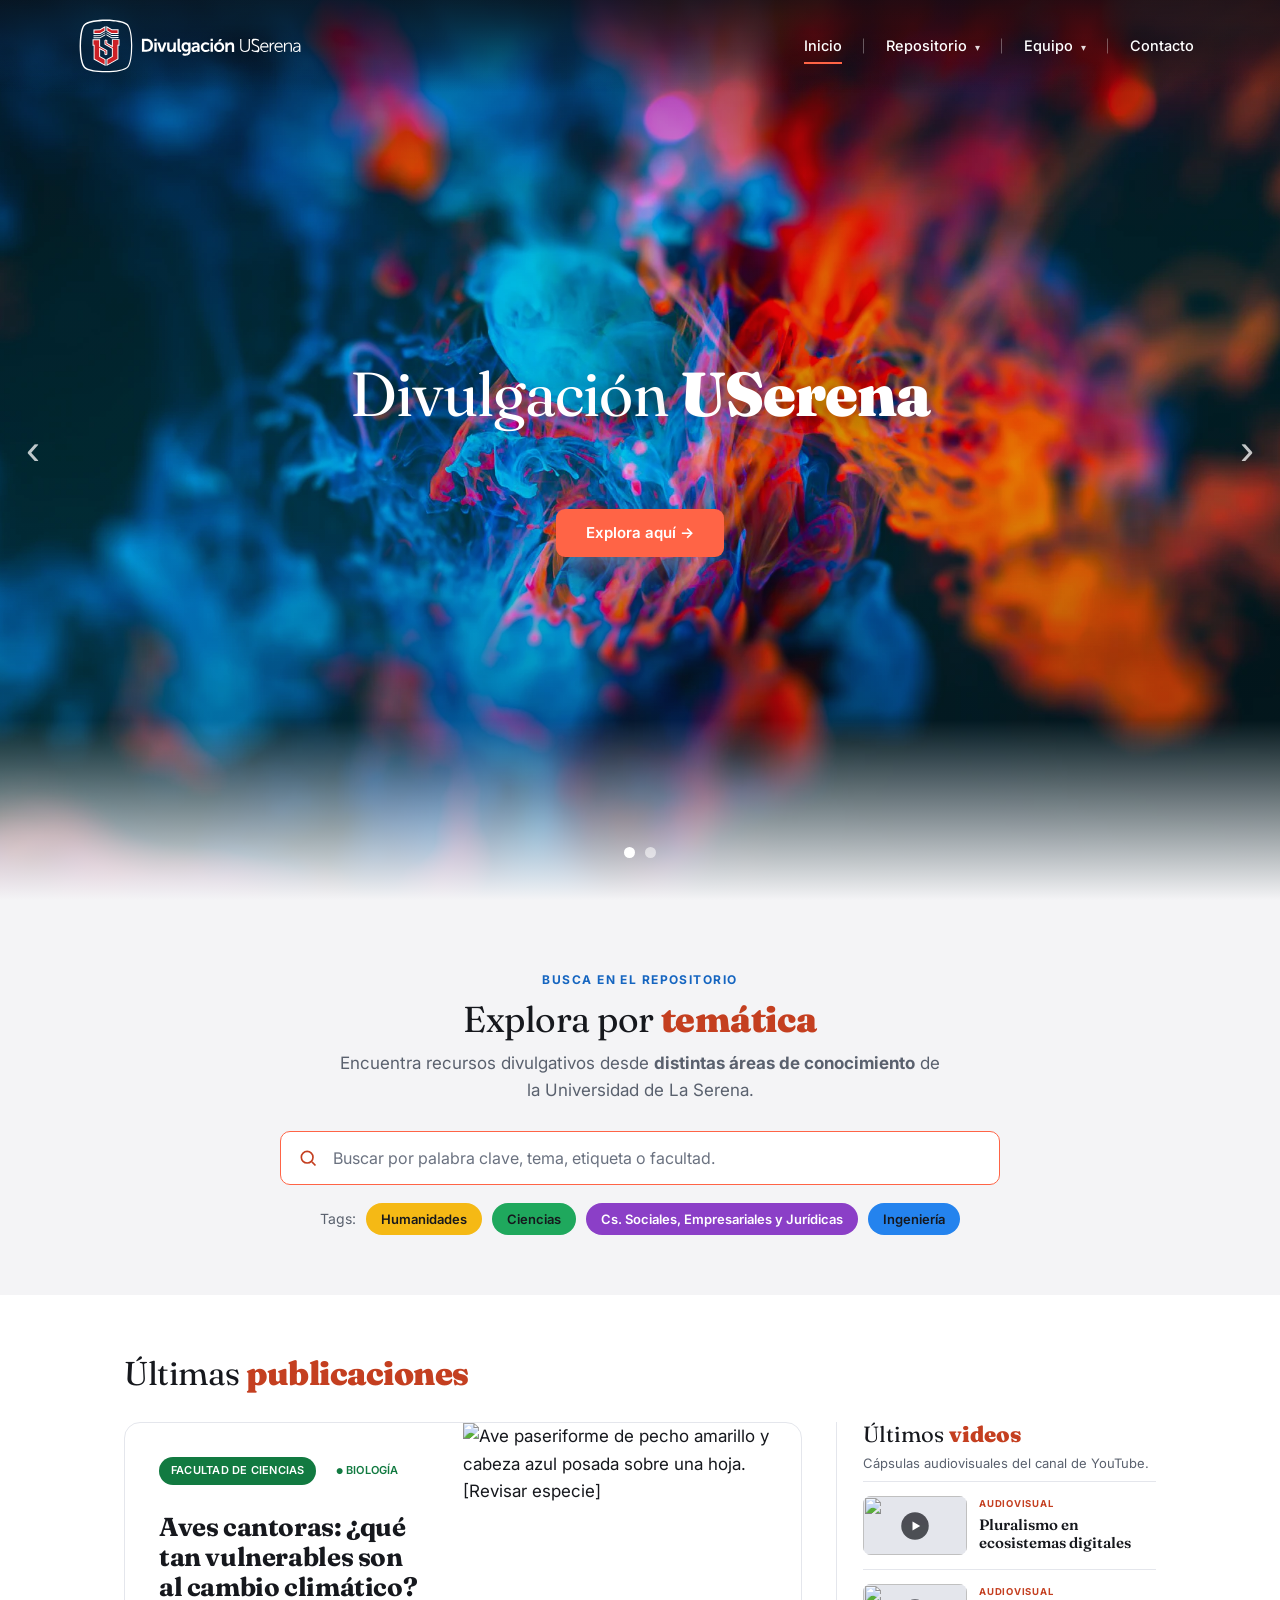
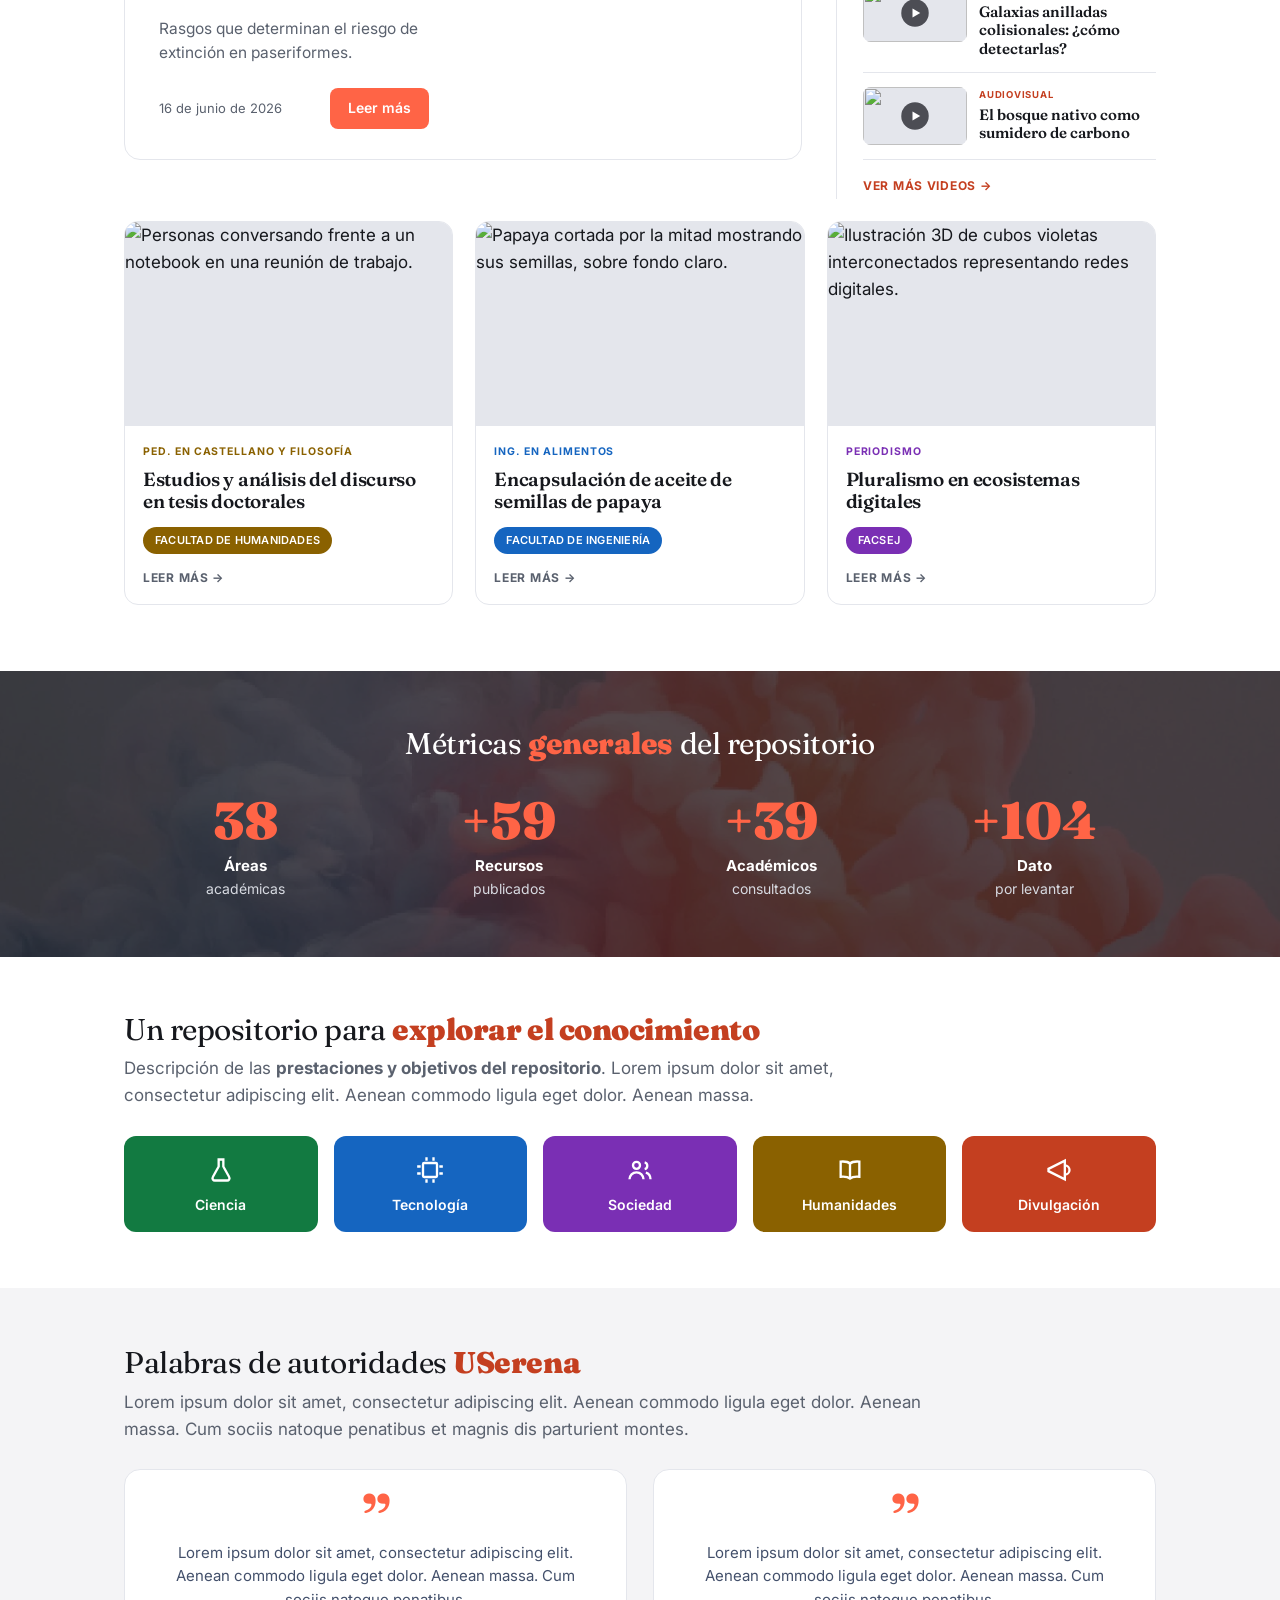
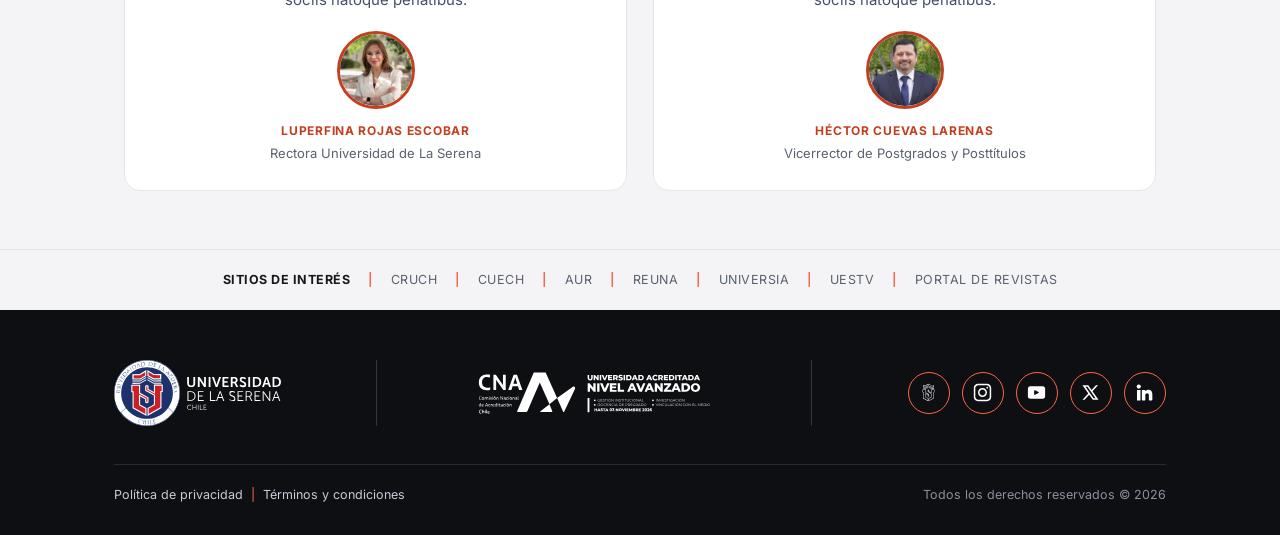
==== index.html @ 97efd371 "1er push con archivos y código" ====
<!DOCTYPE html>
<html lang="es">
<head>
<meta charset="UTF-8">
<meta name="viewport" content="width=device-width, initial-scale=1.0">
<title>Divulgaci&oacute;n USerena &middot; Repositorio de Ciencia y Tecnolog&iacute;a</title>
<meta name="description" content="Explora recursos de divulgaci&oacute;n cient&iacute;fica desde distintas &aacute;reas de la Universidad de La Serena.">
<meta property="og:title" content="Divulgaci&oacute;n USerena &middot; Repositorio de Ciencia y Tecnolog&iacute;a">
<meta property="og:description" content="Explora recursos de divulgaci&oacute;n cient&iacute;fica desde distintas &aacute;reas de la Universidad de La Serena.">
<link rel="preconnect" href="https://fonts.googleapis.com">
<link rel="preconnect" href="https://fonts.gstatic.com" crossorigin>
<link href="https://fonts.googleapis.com/css2?family=Fraunces:opsz,wght@9..144,400;9..144,600;9..144,700;9..144,900&family=Inter:wght@400;500;600;700;800&display=swap" rel="stylesheet">
<link rel="stylesheet" href="assets/css/base.css">
<link rel="stylesheet" href="assets/css/home.css">
</head>
<body class="page-inicio">
<nav class="nav" id="nav">
  <div class="nav-in">
    <a class="brand" href="index.html" aria-label="Divulgaci&oacute;n USerena"><img src="assets/svg/logo-divulgacion.svg" alt="Divulgaci&oacute;n USerena"></a>
    <ul id="navmenu">
      <li><a class="item active" href="index.html">Inicio</a></li>
      <li><a class="item" href="repositorio.html">Repositorio <span class="caret">&#9662;</span></a></li>
      <li><a class="item" href="equipo.html">Equipo <span class="caret">&#9662;</span></a></li>
      <li><a class="item" href="contacto.html">Contacto</a></li>
    </ul>
    <button class="navtoggle" id="navtoggle" aria-label="Men&uacute;" aria-expanded="false">&#9776;</button>
  </div>
</nav>

<!-- HERO -->
<header class="hero" id="hero">
  <div class="hero-cover" aria-hidden="true"></div>
  <div class="slide on"><img src="assets/img/hero-01.webp" alt=""></div>
  <div class="slide"><img src="assets/img/hero-02.webp" alt=""></div>
  <button class="arrow l" aria-label="Anterior">&#8249;</button>
  <button class="arrow r" aria-label="Siguiente">&#8250;</button>
  <div class="hero-inner">
    <h1><span class="hw w1">Divulgaci&oacute;n</span> <span class="hw w2">USerena</span></h1>
    <a href="#explora" class="hero-cta">Explora aqu&iacute; &rarr;</a>
  </div>
  <div class="dots"></div>
</header>

<!-- EXPLORA POR TEMÁTICA -->
<section class="explora-sec reveal" id="explora">
  <div class="wrap">
    <div class="eyebrow" style="color:var(--blue-t)">Busca en el repositorio</div>
    <h2>Explora por <b>tem&aacute;tica</b></h2>
    <p class="sub">Encuentra recursos divulgativos desde <b>distintas &aacute;reas de conocimiento</b> de la Universidad de La Serena.</p>
    <div class="search">
      <svg class="mag" viewBox="0 0 24 24" fill="none" stroke="currentColor" stroke-width="2"><circle cx="11" cy="11" r="7"/><path d="M21 21l-4.3-4.3"/></svg>
      <input type="text" placeholder="Buscar por palabra clave, tema, etiqueta o facultad." aria-label="Buscar en el repositorio">
    </div>
    <div class="tags">
      <span class="lbl">Tags:</span>
      <a class="tag" href="repositorio.html?area=humanidades" style="background:var(--yellow);color:#16181D">Humanidades</a>
      <a class="tag" href="repositorio.html?area=ciencias" style="background:var(--green);color:#16181D">Ciencias</a>
      <a class="tag" href="repositorio.html?area=facsej" style="background:var(--purple);color:#fff">Cs. Sociales, Empresariales y Jur&iacute;dicas</a>
      <a class="tag" href="repositorio.html?area=ingenieria" style="background:var(--blue);color:#16181D">Ingenier&iacute;a</a>
    </div>
  </div>
</section>

<!-- ÚLTIMAS PUBLICACIONES -->
<section class="pub reveal">
  <div class="wrap">
    <h2>&Uacute;ltimas <b>publicaciones</b></h2>
    <div class="pub-top">
    <a class="featured" id="featured" href="repositorio.html">
      <div class="txt">
        <div class="chips">
          <span class="chip solid" style="background:var(--green-t)">Facultad de Ciencias</span>
          <span class="chip dot" style="color:var(--green-t)">Biolog&iacute;a</span>
        </div>
        <h3>Aves cantoras &iquest;Qu&eacute; tan vulnerables son frente al cambio clim&aacute;tico?</h3>
        <p>Un estudio internacional, con participaci&oacute;n de la Universidad de La Serena, revela qu&eacute; caracter&iacute;sticas determinan el <b>riesgo de extinci&oacute;n</b> de los paseriformes.</p>
        <div class="foot"><span class="date">30 de junio de 2026</span><span class="btn-more">Leer m&aacute;s</span></div>
      </div>
      <div class="img"><img src="assets/img/destacado-ave.webp" alt="Ave paseriforme amarilla y azul posada sobre una hoja."></div>
    </a>

    <aside class="videos" aria-label="&Uacute;ltimos videos">
      <div class="vhead">&Uacute;ltimos <b>videos</b></div>
      <p class="vsub">C&aacute;psulas audiovisuales del canal de YouTube.</p>
      <div id="videos-list">
        <!-- Fallback est&aacute;tico; home.js lo reemplaza con las 3 entradas audiovisuales m&aacute;s recientes de data.json -->
        <a class="vitem" href="repositorio.html?tipo=audiovisual">
          <span class="vthumb"><img src="assets/img/pub-facsej.webp" alt=""><span class="play"><svg viewBox="0 0 24 24" fill="none"><circle cx="12" cy="12" r="11" fill="rgba(12,14,20,.7)"/><path d="M10 8.4l6.2 3.6-6.2 3.6z" fill="#fff"/></svg></span></span>
          <span class="vmeta"><span class="veye">Audiovisual</span><span class="vtit">Pluralismo en ecosistemas digitales</span></span>
        </a>
        <a class="vitem" href="repositorio.html?tipo=audiovisual">
          <span class="vthumb"><img src="assets/img/destacado-ave.webp" alt=""><span class="play"><svg viewBox="0 0 24 24" fill="none"><circle cx="12" cy="12" r="11" fill="rgba(12,14,20,.7)"/><path d="M10 8.4l6.2 3.6-6.2 3.6z" fill="#fff"/></svg></span></span>
          <span class="vmeta"><span class="veye">Audiovisual</span><span class="vtit">Galaxias anilladas colisionales: &iquest;c&oacute;mo detectarlas?</span></span>
        </a>
        <a class="vitem" href="repositorio.html?tipo=audiovisual">
          <span class="vthumb"><img src="assets/img/pub-ingenieria.webp" alt=""><span class="play"><svg viewBox="0 0 24 24" fill="none"><circle cx="12" cy="12" r="11" fill="rgba(12,14,20,.7)"/><path d="M10 8.4l6.2 3.6-6.2 3.6z" fill="#fff"/></svg></span></span>
          <span class="vmeta"><span class="veye">Audiovisual</span><span class="vtit">Compuestos bioactivos en frutos del norte chico</span></span>
        </a>
      </div>
      <a class="vmore" href="repositorio.html?tipo=audiovisual">Ver m&aacute;s videos &rarr;</a>
    </aside>
    </div><!-- /pub-top -->

    <div class="cards3" id="cards3">
      <a class="pcard" href="repositorio.html">
        <div class="th"><img src="assets/img/pub-humanidades.webp" alt=""></div>
        <div class="body">
          <div class="eye" style="color:var(--yellow-t)">Ped. en Castellano y Filosof&iacute;a</div>
          <h4>Estudios y an&aacute;lisis del discurso en tesis doctorales</h4>
          <span class="chip solid" style="background:var(--yellow-t)">Facultad de Humanidades</span>
          <span class="more">Leer m&aacute;s &rarr;</span>
        </div>
      </a>
      <a class="pcard" href="repositorio.html">
        <div class="th"><img src="assets/img/pub-ingenieria.webp" alt=""></div>
        <div class="body">
          <div class="eye" style="color:var(--blue-t)">Ing. en Alimentos</div>
          <h4>Encapsulaci&oacute;n de aceite de semillas de papaya</h4>
          <span class="chip solid" style="background:var(--blue-t)">Facultad de Ingenier&iacute;a</span>
          <span class="more">Leer m&aacute;s &rarr;</span>
        </div>
      </a>
      <a class="pcard" href="repositorio.html">
        <div class="th"><img src="assets/img/pub-facsej.webp" alt=""></div>
        <div class="body">
          <div class="eye" style="color:var(--purple-t)">Periodismo</div>
          <h4>Pluralismo en ecosistemas digitales</h4>
          <span class="chip solid" style="background:var(--purple-t)">FACSEJ</span>
          <span class="more">Leer m&aacute;s &rarr;</span>
        </div>
      </a>
    </div>
  </div>
</section>

<!-- MÉTRICAS -->
<section class="metrics reveal" id="metrics" data-onreveal="metrics">
  <img class="bg" src="assets/img/metricas-bg.webp" alt="">
  <div class="in wrap">
    <h2>M&eacute;tricas <b>generales</b> del repositorio</h2>
    <div class="mgrid">
      <div><div class="mnum" data-to="39" data-pre="">39</div><div class="mlbl"><b>&Aacute;reas</b>acad&eacute;micas</div></div>
      <div><div class="mnum" data-to="60" data-pre="+">+60</div><div class="mlbl"><b>Recursos</b>publicados</div></div>
      <div><div class="mnum" data-to="40" data-pre="+">+40</div><div class="mlbl"><b>Acad&eacute;micos</b>consultados</div></div>
      <div><div class="mnum" data-to="105" data-pre="+">+105</div><div class="mlbl"><b>Dato</b>por levantar</div></div>
    </div>
  </div>
</section>

<!-- PRESTACIONES -->
<section class="prest reveal">
  <div class="wrap">
    <h2>Un repositorio para <b>explorar el conocimiento</b></h2>
    <p>Descripci&oacute;n de las <b>prestaciones y objetivos del repositorio</b>. Lorem ipsum dolor sit amet, consectetur adipiscing elit. Aenean commodo ligula eget dolor. Aenean massa.</p>
    <div class="tiles">
      <div class="tile" style="background:#127A41"><svg viewBox="0 0 24 24" fill="none" stroke="#fff" stroke-width="2"><path d="M9 3h6M10 3v6l-5 9a2 2 0 0 0 2 3h10a2 2 0 0 0 2-3l-5-9V3"/></svg><span>Ciencia</span></div>
      <div class="tile" style="background:#1565C0"><svg viewBox="0 0 24 24" fill="none" stroke="#fff" stroke-width="2"><rect x="6" y="6" width="12" height="12" rx="1"/><path d="M9 1v3M15 1v3M9 20v3M15 20v3M1 9h3M1 15h3M20 9h3M20 15h3"/></svg><span>Tecnolog&iacute;a</span></div>
      <div class="tile" style="background:#7A2FB4"><svg viewBox="0 0 24 24" fill="none" stroke="#fff" stroke-width="2"><circle cx="9" cy="8" r="3"/><path d="M3 20c0-3.3 2.7-6 6-6s6 2.7 6 6"/><path d="M16 5.5a3 3 0 0 1 0 5.8M21 20c0-2.7-1.6-5-4-5.7"/></svg><span>Sociedad</span></div>
      <div class="tile" style="background:#8A6100"><svg viewBox="0 0 24 24" fill="none" stroke="#fff" stroke-width="2"><path d="M12 6.5C10.5 5 8 4.5 4 4.8v13C8 17.5 10.5 18 12 19.3 13.5 18 16 17.5 20 17.8v-13C16 4.5 13.5 5 12 6.5z"/><path d="M12 6.5v12.8"/></svg><span>Humanidades</span></div>
      <div class="tile" style="background:#C43F20"><svg viewBox="0 0 24 24" fill="none" stroke="#fff" stroke-width="2"><path d="M3 11l14-7v16L3 13z"/><path d="M17 8a3 3 0 0 1 0 8"/></svg><span>Divulgaci&oacute;n</span></div>
    </div>
  </div>
</section>

<!-- AUTORIDADES -->
<section class="auth reveal">
  <div class="wrap">
    <h2>Palabras de autoridades <b>USerena</b></h2>
    <p class="intro">Lorem ipsum dolor sit amet, consectetur adipiscing elit. Aenean commodo ligula eget dolor. Aenean massa. Cum sociis natoque penatibus et magnis dis parturient montes.</p>
    <div class="qwrap">
      <div class="qgrid">
        <div class="qcard">
          <div class="qmark">&rdquo;</div>
          <p>Lorem ipsum dolor sit amet, consectetur adipiscing elit. Aenean commodo ligula eget dolor. Aenean massa. Cum sociis natoque penatibus.</p>
          <div class="av"><img src="assets/img/autoridad-rectora.webp" alt="Retrato de la Rectora."></div>
          <div class="nm">Luperfina Rojas Escobar</div>
          <div class="rol">Rectora Universidad de La Serena</div>
        </div>
        <div class="qcard">
          <div class="qmark">&rdquo;</div>
          <p>Lorem ipsum dolor sit amet, consectetur adipiscing elit. Aenean commodo ligula eget dolor. Aenean massa. Cum sociis natoque penatibus.</p>
          <div class="av"><img src="assets/img/autoridad-vicerrector.webp" alt="Retrato del Vicerrector."></div>
          <div class="nm">H&eacute;ctor Cuevas Larenas</div>
          <div class="rol">Vicerrector de Postgrados y Postt&iacute;tulos</div>
        </div>
      </div>
    </div>
  </div>
</section>

<section class="sitios">
  <div class="in wrap">
    <b>Sitios de inter&eacute;s</b><span class="sep">|</span><a href="#">CRUCH</a><span class="sep">|</span><a href="#">CUECH</a><span class="sep">|</span><a href="#">AUR</a><span class="sep">|</span><a href="#">REUNA</a><span class="sep">|</span><a href="#">UNIVERSIA</a><span class="sep">|</span><a href="#">UESTV</a><span class="sep">|</span><a href="#">Portal de Revistas</a>
  </div>
</section>
<footer class="footer">
  <div class="fin">
    <div class="foot-main">
      <a class="flogo us" href="https://userena.cl/" target="_blank" rel="noopener" aria-label="Universidad de La Serena"><img src="assets/svg/logo-userena.svg" alt="Universidad de La Serena"></a>
      <span class="fdiv"></span>
      <a class="flogo cna" href="#" aria-label="Acreditaci&oacute;n CNA"><img src="assets/svg/logo-cna.svg" alt="Universidad acreditada &mdash; CNA Chile"></a>
      <span class="fdiv"></span>
      <div class="foot-social">
        <a href="https://userena.cl/" target="_blank" rel="noopener" aria-label="Universidad de La Serena"><svg xmlns="http://www.w3.org/2000/svg" version="1.1" viewBox="0 0 130 130"> <defs> <style> .iust0 { fill: currentColor; fill-rule: evenodd; } </style> </defs> <path class="iust0" d="M46.4,15.1l-18.9.3v13.9h20.5c0-.1,15.1-9.1,15.1-9.1V5l-16.7,10.1ZM60.3,18.6l-13.1,7.8h-16.9c0,0,0-8.1,0-8.1l16.9-.3,13.1-7.9v8.5Z"/> <polygon class="iust0" points="27.5 35.5 47.2 35.4 63.2 26.4 63.2 23.5 47.2 32.6 27.5 32.7 27.5 35.5"/> <polygon class="iust0" points="27.5 41.7 47.2 41.6 63.2 32.6 63.2 29.7 47.2 38.8 27.5 38.9 27.5 41.7"/> <path class="iust0" d="M47.4,65.8v-20.9h-22.8v19.6h3.3s0,40.7,0,40.7l35.7,19.9v-20.3s-16.2-9-16.2-9v-20.6l12.9,7.2v8.1l4.3,2.2,4.3-2.3v-12.7l-21.4-12ZM66,88.7l-1.4.8-1.4-.7v-8.1l-18.6-10.4v27.1l16.2,9v13.7s-30-16.7-30-16.7v-41.9h-3.3s0-13.7,0-13.7h3.3s13.8,0,13.8,0v19.7l21.4,12v9.3Z"/> <path class="iust0" d="M82.6,44.7v18.9l-13.8-7.7v-8.1l-4.3-2.2-4.3,2.3v12.7l22.3,12.4v22.6l-16.2,9.1v20.3s35.7-20.3,35.7-20.3v-40.7h3.3v-19.5h-22.8ZM102.5,61.1h-3.3v41.9l-30,17.1v-13.7s16.2-9.1,16.2-9.1v-25.6l-.5-.6-21.8-12.2v-9.3l1.4-.8,1.4.7v8.1l19.5,10.8v-20.9h13.8c0,0,3.3,0,3.3,0v13.7Z"/> <path class="iust0" d="M82.7,14.9l-16.7-9.9v15.2l15.1,8.8h21.4v-14h-19.8ZM99.6,20.3v5.8h-17.8c0,0-13.1-7.5-13.1-7.5v-8.5l13.1,7.8h17.8v2.5Z"/> <polygon class="iust0" points="102.5 35.1 81.9 35.2 66 26.4 66 23.5 81.9 32.4 102.5 32.3 102.5 35.1"/> <polygon class="iust0" points="102.5 41.3 81.9 41.4 66 32.5 66 29.7 81.9 38.6 102.5 38.4 102.5 41.3"/> </svg></a>
        <a href="https://www.instagram.com/divulgacionuserena/" target="_blank" rel="noopener" aria-label="Instagram"><svg xmlns="http://www.w3.org/2000/svg" version="1.1" viewBox="0 0 130 130"> <defs> <style> .igst0 { fill: currentColor; } </style> </defs> <path class="igst0" d="M95.8,5.5h-61.6c-15.9,0-28.7,12.9-28.7,28.7v61.6c0,15.9,12.9,28.7,28.7,28.7h61.6c15.9,0,28.7-12.9,28.7-28.7v-61.6c0-15.9-12.9-28.7-28.7-28.7ZM114.2,93.7c0,11.3-9.2,20.5-20.5,20.5h-57.4c-11.3,0-20.5-9.2-20.5-20.5v-57.4c0-11.3,9.2-20.5,20.5-20.5h57.4c11.3,0,20.5,9.2,20.5,20.5v57.4Z"/> <path class="igst0" d="M65,34.2c-17,0-30.8,13.8-30.8,30.8s13.8,30.8,30.8,30.8,30.8-13.8,30.8-30.8-13.8-30.8-30.8-30.8ZM65,85.5c-11.3,0-20.5-9.2-20.5-20.5s9.2-20.5,20.5-20.5,20.5,9.2,20.5,20.5-9.2,20.5-20.5,20.5Z"/> <circle class="igst0" cx="97.8" cy="32.2" r="6.2"/> </svg></a>
        <a href="https://www.youtube.com/@divulgacionuserena" target="_blank" rel="noopener" aria-label="YouTube"><svg xmlns="http://www.w3.org/2000/svg" version="1.1" viewBox="0 0 130 130"> <defs> <style> .ytst0 { fill: currentColor; } </style> </defs> <path class="ytst0" d="M108.4,22.3H21.6c-8.6,0-15.5,7-15.5,15.5v54.3c0,8.6,7,15.5,15.5,15.5h86.8c8.6,0,15.5-6.9,15.5-15.5v-54.3c0-8.6-7-15.5-15.5-15.5ZM78.9,68.7l-24.1,12.1c-2.8,1.4-6.1-.6-6.1-3.7v-24.1c0-3.1,3.3-5.1,6.1-3.7l24.1,12.1c3.1,1.5,3.1,5.9,0,7.5Z"/> </svg></a>
        <a href="https://x.com/vripuserena" target="_blank" rel="noopener" aria-label="X"><svg xmlns="http://www.w3.org/2000/svg" version="1.1" viewBox="0 0 130 130"> <defs> <style> .xtst0 { fill: currentColor; } </style> </defs> <path class="xtst0" d="M78.5,56.4L116.5,15.8h-14.4l-29.8,31.9-22.8-31.9H10l39.9,55.8L10,114.2h14.4l31.8-34,24.3,34h39.4l-41.4-57.9ZM30.4,26.2h13.7l55.5,77.6h-13.7L30.4,26.2Z"/> </svg></a>
        <a href="https://www.linkedin.com/company/vripuserena/" target="_blank" rel="noopener" aria-label="LinkedIn"><svg xmlns="http://www.w3.org/2000/svg" version="1.1" viewBox="0 0 130 130"> <defs> <style> .list0 { fill: currentColor; } </style> </defs> <circle class="list0" cx="25.7" cy="24.5" r="14.3"/> <rect class="list0" x="13.7" y="48.3" width="23.8" height="71.5" rx="1" ry="1"/> <path class="list0" d="M118.6,74.5v40.4c0,2.7-2.2,4.9-4.9,4.9h-14.1c-2.7,0-4.9-2.2-4.9-4.9v-32.6c0-6.2-4.5-11.9-10.7-12.5-7.1-.7-13.2,4.9-13.2,11.9v33.3c0,2.7-2.2,4.9-4.9,4.9h-14.1c-2.7,0-4.9-2.2-4.9-4.9v-61.8c0-2.7,2.2-4.9,4.9-4.9h14.1c2.7,0,4.9,2.2,4.9,4.9v3c4.8-6.2,12.7-10.2,21.5-10.2,13.2,0,26.2,9.5,26.2,28.6Z"/> </svg></a>
      </div>
    </div>
    <hr class="foot-rule">
    <div class="foot-bottom">
      <span><a href="#">Pol&iacute;tica de privacidad</a><span class="b">|</span><a href="#">T&eacute;rminos y condiciones</a></span>
      <span>Todos los derechos reservados &copy; 2026</span>
    </div>
  </div>
</footer>

<script src="assets/js/nav.js"></script>
<script src="assets/js/home.js"></script>
</body>
</html>
---- assets/css/base.css ----
/* ==========================================================
   Divulgación USerena — base.css (compartido por todas las páginas)
   Tokens, nav, mini-hero, cards, chips, filtros, paginación,
   sitios, footer, reveal. WCAG AA verificado.
   ========================================================== */

:root{
  --c-ink:#16181D; --c-ink-2:#5A616E; --c-bg:#f4f4f6; --c-surface:#FFFFFF; --c-border:#E4E6EC;
  --c-orange:#FF6446;          /* SOLO rellenos/acentos, falla AA como texto */
  --c-orange-strong:#C43F20;   /* naranjo texto/sólido, 5.15:1 AA */
  --font-title:'Fraunces',Georgia,serif;
  --font-body:'Inter',system-ui,sans-serif;
  --blue:#2483EE;   --blue-t:#1565C0;   --blue-soft:#E7F0FC;
  --green:#1FA85D;  --green-t:#127A41;  --green-soft:#E4F5EA;
  --yellow:#F5B915; --yellow-t:#8A6100; --yellow-soft:#FCF3D6;
  --purple:#8B3FC7; --purple-t:#7A2FB4; --purple-soft:#F1E6FA;
  --ease:cubic-bezier(.2,.7,.2,1);
}

/* Temado por facultad: aplicar .tema-* al contenedor de la entrada */
.tema-ingenieria{--fac:var(--blue);--fac-text:var(--blue-t);--fac-solid:var(--blue-t);--fac-soft:var(--blue-soft);}
.tema-ciencias{--fac:var(--green);--fac-text:var(--green-t);--fac-solid:var(--green-t);--fac-soft:var(--green-soft);}
.tema-humanidades{--fac:var(--yellow);--fac-text:var(--yellow-t);--fac-solid:var(--yellow-t);--fac-soft:var(--yellow-soft);}
.tema-facsej{--fac:var(--purple);--fac-text:var(--purple-t);--fac-solid:var(--purple-t);--fac-soft:var(--purple-soft);}

*{box-sizing:border-box}
html{scroll-behavior:smooth;scroll-padding-top:80px;}
body{margin:0;background:var(--c-bg);color:var(--c-ink);font-family:var(--font-body);
  font-size:17px;line-height:1.6;-webkit-font-smoothing:antialiased;}
h1,h2,h3,h4{font-family:var(--font-title);line-height:1.12;margin:0 0 .3em;
  font-optical-sizing:auto;letter-spacing:-.015em;}
p{margin:0 0 1em;}
a{text-decoration:none;color:inherit;}
img{max-width:100%;}
.wrap{max-width:1080px;margin:0 auto;padding:0 24px;}
.eyebrow{font-weight:700;font-size:12px;text-transform:uppercase;letter-spacing:.12em;margin-bottom:10px;}

/* ---------- NAV ---------- */
.nav{position:fixed;top:0;left:0;right:0;z-index:50;
  transition:transform .35s ease,background .3s ease,backdrop-filter .3s ease,box-shadow .3s ease;
  background:linear-gradient(180deg,rgba(9,13,20,.74) 0%,rgba(9,13,20,.38) 56%,rgba(9,13,20,0) 100%);}
.nav.solid{background:rgba(14,16,20,.9);backdrop-filter:blur(12px);-webkit-backdrop-filter:blur(12px);}
.nav.scrolled{background:rgba(14,16,20,.88);backdrop-filter:blur(14px);-webkit-backdrop-filter:blur(14px);
  box-shadow:0 6px 26px -20px rgba(0,0,0,.7);}
.nav.hidden{transform:translateY(-100%);}
.nav-in{max-width:1220px;margin:0 auto;padding:10px 34px;display:flex;align-items:center;justify-content:space-between;}
.nav .brand img{height:72px;width:auto;display:block;}
.nav ul{list-style:none;display:flex;margin:0;padding:0;align-items:center;gap:0;}
.nav ul li{padding:0 22px;position:relative;}
.nav ul li:not(:last-child)::after{content:"";position:absolute;right:0;top:50%;transform:translateY(-50%);
  width:1px;height:15px;background:rgba(255,255,255,.32);}
.nav a.item{color:#fff;font-size:14.5px;font-weight:500;position:relative;padding:6px 0;display:inline-block;}
.nav a.item:hover{color:var(--c-orange);}
.nav a.item.active::after{content:"";position:absolute;left:0;right:0;bottom:0;height:2px;background:var(--c-orange);}
.nav .caret{font-size:10px;opacity:.85;margin-left:4px;}
.navtoggle{display:none;background:none;border:none;color:#fff;font-size:22px;cursor:pointer;}
@media(max-width:800px){
  .nav ul{position:absolute;top:100%;left:0;right:0;flex-direction:column;align-items:stretch;
    background:rgba(14,16,20,.97);backdrop-filter:blur(14px);-webkit-backdrop-filter:blur(14px);
    padding:6px 0;display:none;}
  .nav ul.open{display:flex;}
  .nav ul li{padding:11px 30px;}
  .nav ul li:not(:last-child)::after{display:none;}
  .navtoggle{display:block;}
}

/* ---------- Tarjeta de publicación (home + repositorio) ---------- */
.pcard{background:#fff;border:1px solid var(--c-border);border-radius:14px;overflow:hidden;
  display:flex;flex-direction:column;transition:transform .45s var(--ease),box-shadow .45s var(--ease);}
.pcard:hover{transform:translateY(-8px);box-shadow:0 28px 52px -28px rgba(20,30,50,.5);}
.pcard .th{aspect-ratio:16/10;overflow:hidden;background:var(--c-border);}
.pcard .th img{width:100%;height:100%;object-fit:cover;transition:transform .8s var(--ease);}
.pcard:hover .th img{transform:scale(1.06);}
.pcard .body{padding:18px 18px 16px;display:flex;flex-direction:column;flex:1;}
.pcard .eye{font-size:10.5px;font-weight:700;text-transform:uppercase;letter-spacing:.09em;margin-bottom:7px;}
.pcard h4{font-family:var(--font-title);font-size:19px;line-height:1.18;margin:0 0 14px;font-weight:600;transition:color .25s;}
.pcard:hover h4{color:var(--c-orange-strong);text-decoration:underline;text-decoration-thickness:2px;text-underline-offset:3px;}
.pcard .more{font-size:12px;font-weight:700;letter-spacing:.06em;color:var(--c-ink-2);margin-top:auto;
  text-transform:uppercase;transition:color .25s;}
.pcard:hover .more{color:var(--c-orange-strong);}
.chip{font-size:11px;font-weight:600;padding:5px 12px;border-radius:20px;text-transform:uppercase;
  letter-spacing:.02em;align-self:flex-start;margin-bottom:14px;}
.chip.solid{color:#fff;}
.chip.dot{background:transparent;color:var(--c-ink-2);}
.chip.dot::before{content:"● ";font-size:8px;vertical-align:middle;}

/* ---------- Mini-hero: banda de imagen limpia + bloque de texto sobre fondo claro ---------- */
.mhero{position:relative;background:var(--c-bg);}
.mhero .bg{position:relative;height:340px;overflow:hidden;}          /* banda de imagen, sin texto encima */
.mhero .bg img{position:absolute;top:-15%;left:0;width:100%;height:130%;object-fit:cover;
  object-position:center 30%;will-change:transform;}               /* 130% + headroom = margen para el parallax */
.mhero .bg::after{content:"";position:absolute;inset:0;pointer-events:none;   /* funde al fondo en el borde inferior */
  background:linear-gradient(180deg,rgba(244,244,246,0) 42%,rgba(244,244,246,.5) 72%,var(--c-bg) 100%);}
.mhero .inner{max-width:900px;margin:0 auto;padding:36px 24px 4px;text-align:center;}  /* bloque bajo la imagen */
.crumb{font-size:14px;color:var(--c-ink-2);margin-bottom:16px;}
.crumb .sep{color:var(--c-orange-strong);font-weight:800;margin:0 6px;}
.crumb b{color:var(--c-ink);font-weight:700;}
.mhero h1{font-size:clamp(38px,5.4vw,58px);font-weight:400;color:var(--c-ink);margin:0 0 14px;}
.mhero h1 b{font-weight:900;}
.mhero .lead{font-size:19px;color:#3f4655;max-width:60ch;margin:0 auto 34px;}

/* ---------- Barra de filtros (repositorio) ---------- */
.fbar{display:flex;flex-wrap:wrap;gap:14px;align-items:center;text-align:left;}
.fsearch{flex:1 1 340px;position:relative;}
.fsearch input{width:100%;padding:15px 16px 15px 50px;border:1.5px solid var(--c-orange);
  border-radius:11px;font-family:var(--font-body);font-size:16px;background:#fff;color:var(--c-ink);}
.fsearch input::placeholder{color:#6b7280;}
.fsearch .mag{position:absolute;left:16px;top:50%;transform:translateY(-50%);
  color:var(--c-orange-strong);width:20px;height:20px;}
.fselect{position:relative;flex:0 0 auto;}
.fselect select{appearance:none;-webkit-appearance:none;border:1.5px solid var(--c-border);
  background:#fff;color:var(--c-ink);font-family:var(--font-body);font-size:15px;font-weight:500;
  padding:15px 54px 15px 18px;border-radius:11px;cursor:pointer;}
.fselect select:focus-visible{outline:2px solid var(--c-orange-strong);outline-offset:1px;}
.fselect::after{content:"\25BE";position:absolute;right:9px;top:50%;transform:translateY(-50%);
  width:26px;height:26px;border-radius:50%;background:var(--c-orange);color:#fff;font-size:11px;
  display:flex;align-items:center;justify-content:center;pointer-events:none;}
.fclear{margin-left:auto;background:var(--c-orange-strong);color:#fff;font-weight:600;font-size:15px;
  border:none;padding:15px 24px;border-radius:11px;cursor:pointer;transition:background .2s,transform .2s;}
.fclear:hover{background:#a5341a;transform:translateY(-1px);}
@media(max-width:640px){.fclear{margin-left:0;width:100%;}.fselect,.fselect select{width:100%;}}
.fchips{display:flex;gap:10px;justify-content:center;align-items:center;flex-wrap:wrap;margin-top:20px;}
.fchips .lbl{color:var(--c-ink-2);font-size:14px;font-weight:600;}
.chip-f{font-size:13px;font-weight:600;padding:7px 16px;border-radius:20px;border:1.5px solid var(--c-border);
  background:#fff;color:var(--c-ink-2);cursor:pointer;font-family:var(--font-body);
  transition:background .18s,border-color .18s,color .18s;}
.chip-f:hover{border-color:var(--chip-c);color:var(--c-ink);}
.chip-f.on{background:var(--chip-c);border-color:var(--chip-c);color:var(--chip-text);}
.rcount{margin-top:24px;text-align:center;font-size:14px;color:var(--c-ink-2);}

/* ---------- Resultados + paginación + vacío ---------- */
.results{background:var(--c-surface);padding:40px 0 62px;scroll-margin-top:84px;}
.rgrid{display:grid;grid-template-columns:repeat(3,1fr);gap:22px;}
@media(max-width:900px){.rgrid{grid-template-columns:repeat(2,1fr);}}
@media(max-width:600px){.rgrid{grid-template-columns:1fr;}}
.empty{text-align:center;padding:64px 20px;}
.empty svg{width:46px;height:46px;color:var(--c-orange-strong);margin-bottom:12px;}
.empty h3{font-size:24px;color:var(--c-ink);margin-bottom:8px;}
.empty p{color:var(--c-ink-2);margin-bottom:20px;}
.empty .reset{background:var(--c-orange-strong);color:#fff;font-weight:600;font-size:15px;border:none;
  padding:12px 22px;border-radius:10px;cursor:pointer;}
.empty .reset:hover{background:#a5341a;}
.pager{display:flex;gap:8px;justify-content:center;align-items:center;margin-top:46px;flex-wrap:wrap;}
.pager button{min-width:42px;height:42px;border:1.5px solid var(--c-border);background:#fff;border-radius:10px;
  font-weight:600;font-size:15px;color:var(--c-ink);cursor:pointer;padding:0 12px;font-family:var(--font-body);
  transition:border-color .18s,color .18s,background .18s;}
.pager button:hover:not(:disabled):not(.on){border-color:var(--c-orange);color:var(--c-orange-strong);}
.pager button.on{background:var(--c-orange-strong);border-color:var(--c-orange-strong);color:#fff;cursor:default;}
.pager button:disabled{opacity:.4;cursor:default;}
.pager .ell{color:var(--c-ink-2);padding:0 2px;}

/* ---------- Sitios de interés ---------- */
.sitios{background:var(--c-bg);border-top:1px solid var(--c-border);padding:20px 0;}
.sitios .in{display:flex;gap:8px 18px;flex-wrap:wrap;justify-content:center;align-items:center;
  font-size:12.5px;color:var(--c-ink-2);text-transform:uppercase;letter-spacing:.04em;}
.sitios b{color:var(--c-ink);font-weight:700;}
.sitios .sep{color:var(--c-orange);font-weight:600;}
.sitios a:hover{color:var(--c-orange-strong);}

/* ---------- Footer ---------- */
.footer{background:#0e0f13;color:#c7ccd6;padding:8px 0 30px;}
.footer .fin{max-width:1120px;margin:0 auto;padding:0 34px;}
.foot-main{display:flex;align-items:center;justify-content:space-between;gap:24px;flex-wrap:wrap;padding:42px 0 38px;}
.flogo{display:inline-flex;align-items:center;}
.flogo.us img{height:66px;width:auto;}
.flogo.cna img{height:50px;width:auto;}
.fdiv{width:1px;height:66px;background:rgba(255,255,255,.16);flex:0 0 auto;}
.foot-social{display:flex;gap:12px;}
.foot-social a{width:42px;height:42px;border-radius:50%;border:1.5px solid var(--c-orange);color:#fff;
  display:flex;align-items:center;justify-content:center;transition:background .2s,color .2s,transform .2s;}
.foot-social a:hover{background:var(--c-orange);color:#0e0f13;transform:translateY(-2px);}
.foot-social svg{width:19px;height:19px;}
.foot-rule{border:none;border-top:1px solid #262a31;margin:0;}
.foot-bottom{display:flex;flex-wrap:wrap;justify-content:space-between;gap:12px;padding:20px 0 0;
  font-size:12.5px;color:#8a909c;}
.foot-bottom a{color:#c7ccd6;}
.foot-bottom a:hover{color:var(--c-orange);}
.foot-bottom .b{color:var(--c-orange);margin:0 8px;}
@media(max-width:820px){.foot-main{justify-content:center;}.fdiv{display:none;}}

/* ---------- Reveal (motion compartido) ---------- */
.reveal{opacity:0;transform:translateY(34px);transition:opacity .85s ease,transform .85s ease;}
.reveal.in{opacity:1;transform:none;}
@media(prefers-reduced-motion:reduce){
  .reveal{opacity:1;transform:none;transition:none;}
  *{transition:none!important;animation:none!important;}
  html{scroll-behavior:auto;}
}
---- assets/css/home.css ----
/* Divulgación USerena — home.css (solo index.html) */

/* HERO full-height con carrusel */
.hero{position:relative;height:min(100vh,900px);min-height:640px;overflow:hidden;background:#0A1428;}
.hero .slide{position:absolute;inset:0;opacity:0;transition:opacity 1s ease;}
.hero .slide.on{opacity:1;}
.hero .slide img{width:100%;height:100%;object-fit:cover;display:block;}
.hero::before{content:"";position:absolute;inset:0;z-index:5;pointer-events:none;
  background:linear-gradient(180deg,rgba(8,14,26,.44) 0%,rgba(8,14,26,.14) 22%,rgba(8,14,26,.10) 52%,rgba(8,14,26,.30) 80%,var(--c-bg) 100%);}
.hero-inner{position:absolute;inset:0;z-index:10;display:flex;flex-direction:column;align-items:center;
  justify-content:center;text-align:center;color:#fff;padding:100px 24px 84px;}
.hero h1{font-size:clamp(36px,6.2vw,62px);font-weight:400;color:#fff;text-shadow:0 2px 34px rgba(0,0,0,.5);margin:0;}

/* ---- Intro del hero: revela imagen (de negro) -> palabras blur+drop -> botón ---- */
.hero-cover{position:absolute;inset:0;z-index:30;background:#07080c;opacity:0;pointer-events:none;
  animation:heroCover 1.25s ease forwards;}
@keyframes heroCover{from{opacity:1;}to{opacity:0;visibility:hidden;}}
.hero h1 .hw{display:inline-block;animation:heroWord .85s cubic-bezier(.2,.7,.2,1) both;}
.hero h1 .w1{animation-delay:1.2s;}
.hero h1 .w2{font-weight:900;animation-delay:1.6s;}
@keyframes heroWord{
  from{opacity:0;filter:blur(14px);transform:translateY(28px);}
  to{opacity:1;filter:blur(0);transform:none;}
}
.hero-cta{animation:heroRise .7s cubic-bezier(.2,.7,.2,1) both;animation-delay:2.15s;}
@keyframes heroRise{from{opacity:0;translate:0 22px;}to{opacity:1;translate:0 0;}}
.hero-cta{margin-top:clamp(46px,9vh,92px);display:inline-block;background:var(--c-orange);color:#fff;
  font-weight:600;font-size:15px;padding:12px 30px;border-radius:9px;
  transition:background .2s,transform .2s;box-shadow:0 14px 34px -12px rgba(255,100,70,.7);}
.hero-cta:hover{background:var(--c-orange-strong);transform:translateY(-2px);}
.hero .dots{position:absolute;bottom:42px;left:0;right:0;z-index:11;display:flex;gap:10px;justify-content:center;}
.hero .dots button{width:11px;height:11px;border-radius:50%;border:none;background:rgba(255,255,255,.55);
  cursor:pointer;padding:0;transition:background .2s;}
.hero .dots button.on{background:#fff;}
.hero .arrow{position:absolute;top:50%;transform:translateY(-50%);z-index:12;background:none;border:none;
  color:#fff;font-size:42px;cursor:pointer;opacity:.75;transition:opacity .2s;padding:10px;}
.hero .arrow:hover{opacity:1;}
.hero .arrow.l{left:16px;}.hero .arrow.r{right:16px;}

/* EXPLORA POR TEMÁTICA */
.explora-sec{background:var(--c-bg);padding:70px 0 60px;text-align:center;scroll-margin-top:76px;}
.explora-sec h2{font-size:36px;font-weight:400;}
.explora-sec h2 b{font-weight:900;color:var(--c-orange-strong);}
.explora-sec .sub{color:var(--c-ink-2);max-width:56ch;margin:6px auto 26px;}
.search{max-width:720px;margin:0 auto;position:relative;}
.search input{width:100%;padding:16px 18px 16px 52px;border:1.5px solid var(--c-orange);border-radius:10px;
  font-family:var(--font-body);font-size:16px;background:#fff;color:var(--c-ink);}
.search input::placeholder{color:#6b7280;}
.search .mag{position:absolute;left:18px;top:50%;transform:translateY(-50%);color:var(--c-orange-strong);width:20px;height:20px;}
.tags{display:flex;gap:10px;justify-content:center;align-items:center;flex-wrap:wrap;margin-top:18px;}
.tags .lbl{color:var(--c-ink-2);font-size:14px;}
.tag{font-size:13px;font-weight:600;padding:6px 15px;border-radius:20px;
  transition:transform .18s,box-shadow .18s;cursor:pointer;display:inline-block;}
.tag:hover{transform:translateY(-2px);box-shadow:0 8px 18px -10px rgba(20,30,50,.45);}

/* ÚLTIMAS PUBLICACIONES */
.pub{background:var(--c-surface);padding:60px 0 66px;}
.pub h2{font-size:33px;font-weight:400;}
.pub h2 b{font-weight:900;color:var(--c-orange-strong);}
.featured{display:grid;grid-template-columns:1fr 1fr;gap:0;margin-top:30px;border:1px solid var(--c-border);
  border-radius:16px;overflow:hidden;background:#fff;transition:transform .45s var(--ease),box-shadow .45s var(--ease);}
.featured:hover{transform:translateY(-8px);box-shadow:0 30px 60px -30px rgba(20,30,50,.5);}
.featured .txt{padding:34px 34px 30px;display:flex;flex-direction:column;}
.featured .chips{display:flex;gap:8px;margin-bottom:14px;align-items:center;}
.featured h3{font-size:26px;line-height:1.15;margin-bottom:14px;transition:color .25s;}
.featured:hover h3{color:var(--c-orange-strong);text-decoration:underline;text-decoration-thickness:2px;text-underline-offset:3px;}
.featured p{color:var(--c-ink-2);font-size:15.5px;margin-bottom:auto;}
.featured .foot{display:flex;align-items:center;justify-content:space-between;margin-top:22px;}
.featured .date{font-size:13px;color:var(--c-ink-2);}
.btn-more{background:var(--c-orange);color:#fff;font-weight:600;font-size:14px;padding:9px 18px;border-radius:8px;transition:background .2s;}
.featured:hover .btn-more{background:var(--c-orange-strong);}
.featured .img{overflow:hidden;}
.featured .img img{width:100%;height:100%;object-fit:cover;min-height:280px;transition:transform .9s var(--ease);}
.featured:hover .img img{transform:scale(1.05);}
.cards3{display:grid;grid-template-columns:repeat(3,1fr);gap:22px;margin-top:22px;}
@media(max-width:680px){.featured,.cards3{grid-template-columns:1fr;}}

/* Layout destacada + panel lateral de videos */
.pub-top{display:grid;grid-template-columns:minmax(0,1fr) 320px;gap:34px;margin-top:30px;align-items:start;}
.pub-top .featured{margin-top:0;}
@media(max-width:940px){.pub-top{grid-template-columns:1fr;gap:26px;}}

/* Panel "Últimos videos" (estilo sidebar Quanta: divisor a la izquierda) */
.videos{border-left:1px solid var(--c-border);padding-left:26px;}
@media(max-width:940px){.videos{border-left:none;padding-left:0;border-top:1px solid var(--c-border);padding-top:24px;}}
.videos .vhead{font-family:var(--font-title);font-size:22px;font-weight:400;line-height:1.1;margin:0;}
.videos .vhead b{font-weight:900;color:var(--c-orange-strong);}
.videos .vsub{font-size:13px;color:var(--c-ink-2);margin:6px 0 8px;}
.vitem{display:flex;gap:12px;align-items:flex-start;padding:14px 0;border-bottom:1px solid var(--c-border);}
.vitem:first-of-type{border-top:1px solid var(--c-border);}
.vthumb{position:relative;flex:0 0 104px;aspect-ratio:16/9;border-radius:8px;overflow:hidden;background:var(--c-border);}
.vthumb img{width:100%;height:100%;object-fit:cover;transition:transform .5s var(--ease);}
.vitem:hover .vthumb img{transform:scale(1.06);}
.vthumb .play{position:absolute;inset:0;display:flex;align-items:center;justify-content:center;}
.vthumb .play svg{width:30px;height:30px;}
.vmeta{flex:1;min-width:0;display:flex;flex-direction:column;}
.veye{font-size:9.5px;font-weight:700;text-transform:uppercase;letter-spacing:.08em;color:var(--c-orange-strong);margin-bottom:4px;}
.vtit{font-family:var(--font-title);font-size:15px;line-height:1.22;font-weight:600;color:var(--c-ink);transition:color .2s;}
.vitem:hover .vtit{color:var(--c-orange-strong);}
.vmore{display:inline-block;margin-top:16px;font-size:12px;font-weight:700;letter-spacing:.06em;text-transform:uppercase;color:var(--c-orange-strong);}
.vmore:hover{text-decoration:underline;text-underline-offset:3px;}

/* MÉTRICAS */
.metrics{position:relative;background:#14161c;color:#fff;padding:56px 0;text-align:center;overflow:hidden;}
.metrics .bg{position:absolute;inset:0;object-fit:cover;width:100%;height:100%;opacity:.28;}
.metrics .in{position:relative;z-index:2;}
.metrics h2{font-size:30px;font-weight:400;color:#fff;}
.metrics h2 b{font-weight:900;color:var(--c-orange);}
.mgrid{display:grid;grid-template-columns:repeat(4,1fr);gap:20px;margin-top:34px;}
.mnum{font-family:var(--font-title);font-weight:900;font-size:52px;color:var(--c-orange);line-height:1;font-variant-numeric:tabular-nums;}
.mlbl{margin-top:8px;font-size:14px;color:#d7dae1;}
.mlbl b{color:#fff;display:block;font-weight:700;font-size:15px;}
@media(max-width:680px){.mgrid{grid-template-columns:repeat(2,1fr);gap:34px 20px;}}

/* PRESTACIONES (5 tiles AA) */
.prest{background:var(--c-surface);padding:56px 0;}
.prest h2{font-size:30px;font-weight:400;}
.prest h2 b{font-weight:900;color:var(--c-orange-strong);}
.prest p{color:var(--c-ink-2);max-width:70ch;}
.tiles{display:flex;gap:16px;flex-wrap:wrap;margin-top:26px;}
.tile{flex:1;min-width:120px;border-radius:12px;padding:20px 12px 16px;display:flex;flex-direction:column;
  align-items:center;gap:10px;color:#fff;text-align:center;transition:transform .2s,box-shadow .2s;}
.tile:hover{transform:translateY(-4px) scale(1.04);box-shadow:0 0 0 3px #fff,0 18px 30px -18px rgba(20,30,50,.5);}
.tile svg{width:28px;height:28px;}
.tile span{font-size:14px;font-weight:600;}
@media(max-width:680px){.tiles .tile{min-width:calc(50% - 16px);}}

/* AUTORIDADES */
.auth{background:var(--c-bg);padding:58px 0;}
.auth h2{font-size:30px;font-weight:400;}
.auth h2 b{font-weight:900;color:var(--c-orange-strong);}
.auth .intro{color:var(--c-ink-2);max-width:74ch;margin-bottom:26px;}
.qwrap{position:relative;}
.qgrid{display:grid;grid-template-columns:1fr 1fr;gap:26px;}
.qcard{background:#fff;border:1px solid var(--c-border);border-radius:16px;padding:30px 30px 26px;text-align:center;
  transition:transform .25s,box-shadow .25s;}
.qcard:hover{transform:translateY(-4px);box-shadow:0 18px 38px -22px rgba(20,30,50,.42);}
.qmark{font-family:var(--font-title);font-size:52px;color:var(--c-orange);line-height:.6;font-weight:900;}
.qcard p{font-size:15px;color:#43506b;line-height:1.55;margin:10px 0 20px;}
.qcard .av{width:78px;height:78px;border-radius:50%;overflow:hidden;margin:0 auto 12px;border:3px solid var(--c-orange-strong);}
.qcard .av img{width:100%;height:100%;object-fit:cover;}
.qcard .nm{font-size:12px;font-weight:700;letter-spacing:.06em;text-transform:uppercase;color:var(--c-orange-strong);}
.qcard .rol{font-size:13px;color:var(--c-ink-2);margin-top:3px;}
.qarrow{position:absolute;top:50%;transform:translateY(-50%);background:none;border:none;color:var(--c-orange);
  font-size:34px;cursor:pointer;opacity:.8;}
.qarrow.l{left:-40px;}.qarrow.r{right:-40px;}
@media(max-width:900px){.qarrow{display:none;}}
@media(max-width:680px){.qgrid{grid-template-columns:1fr;}}
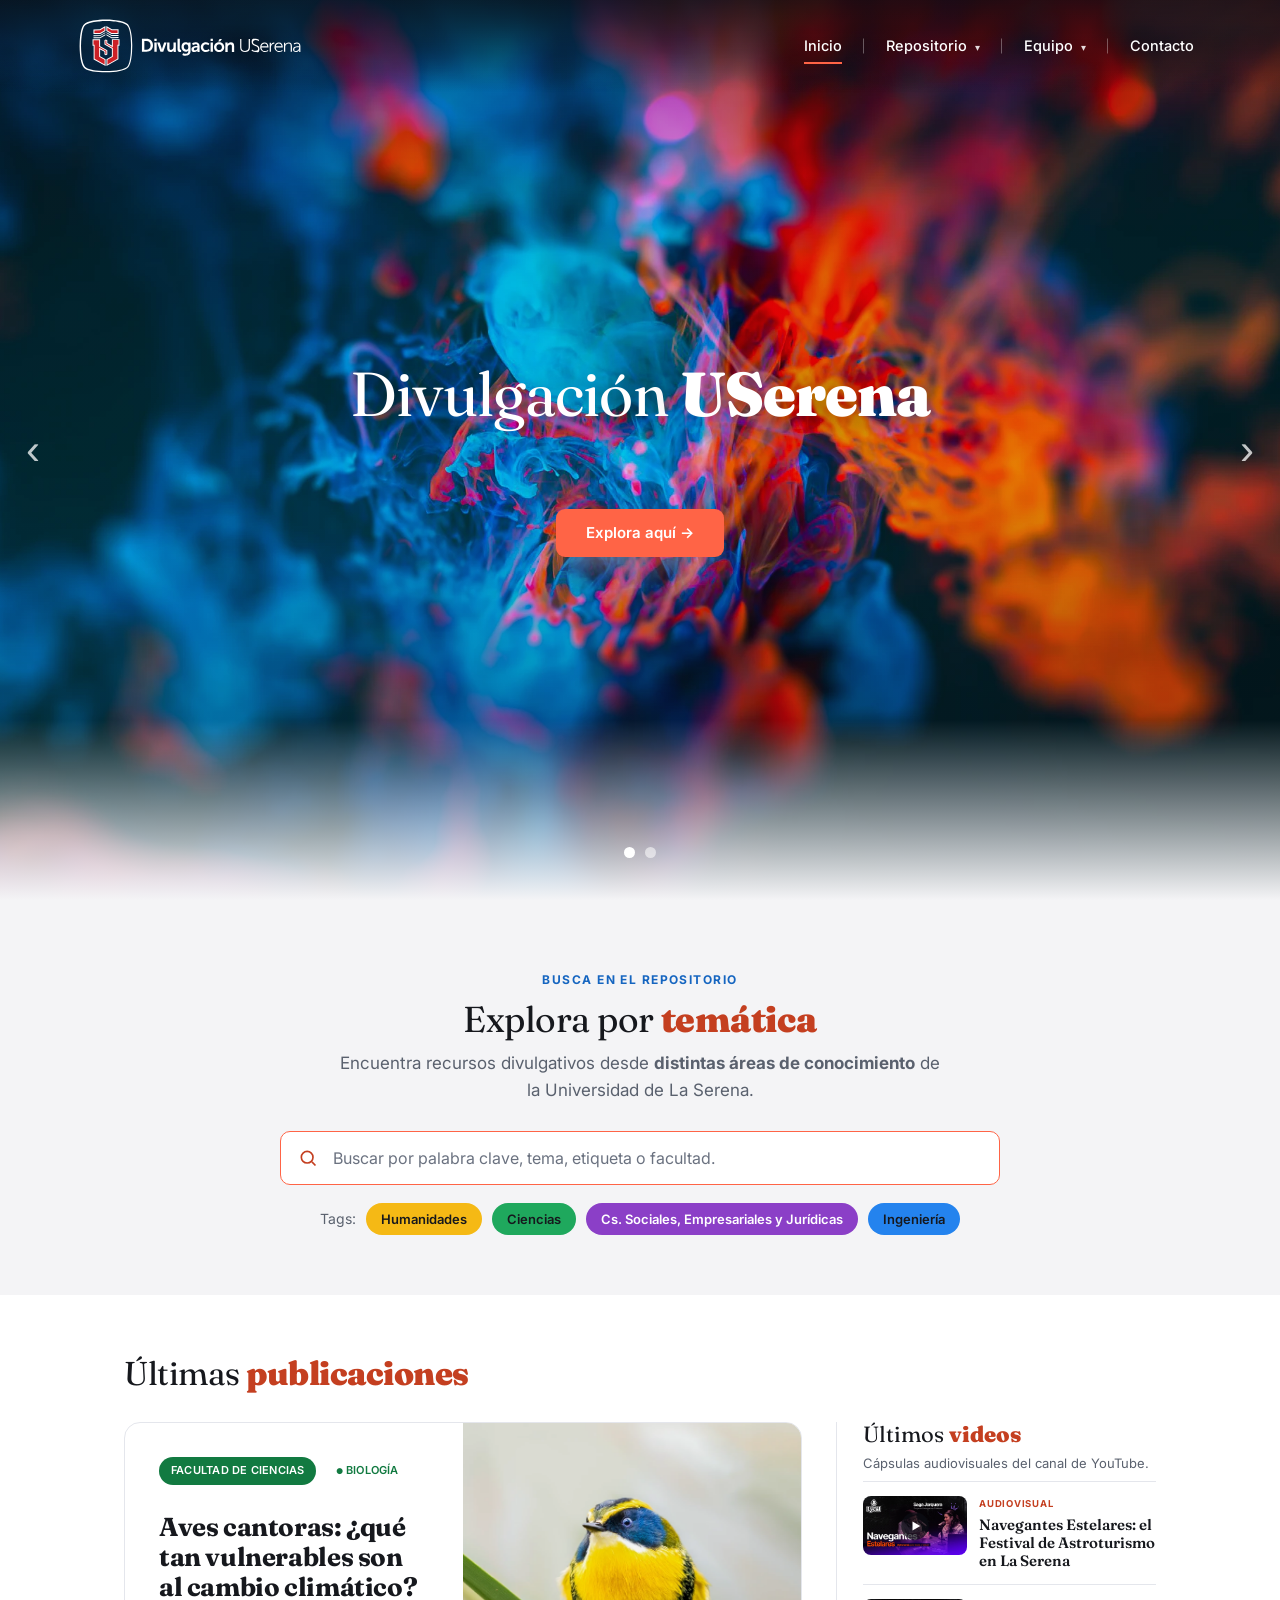
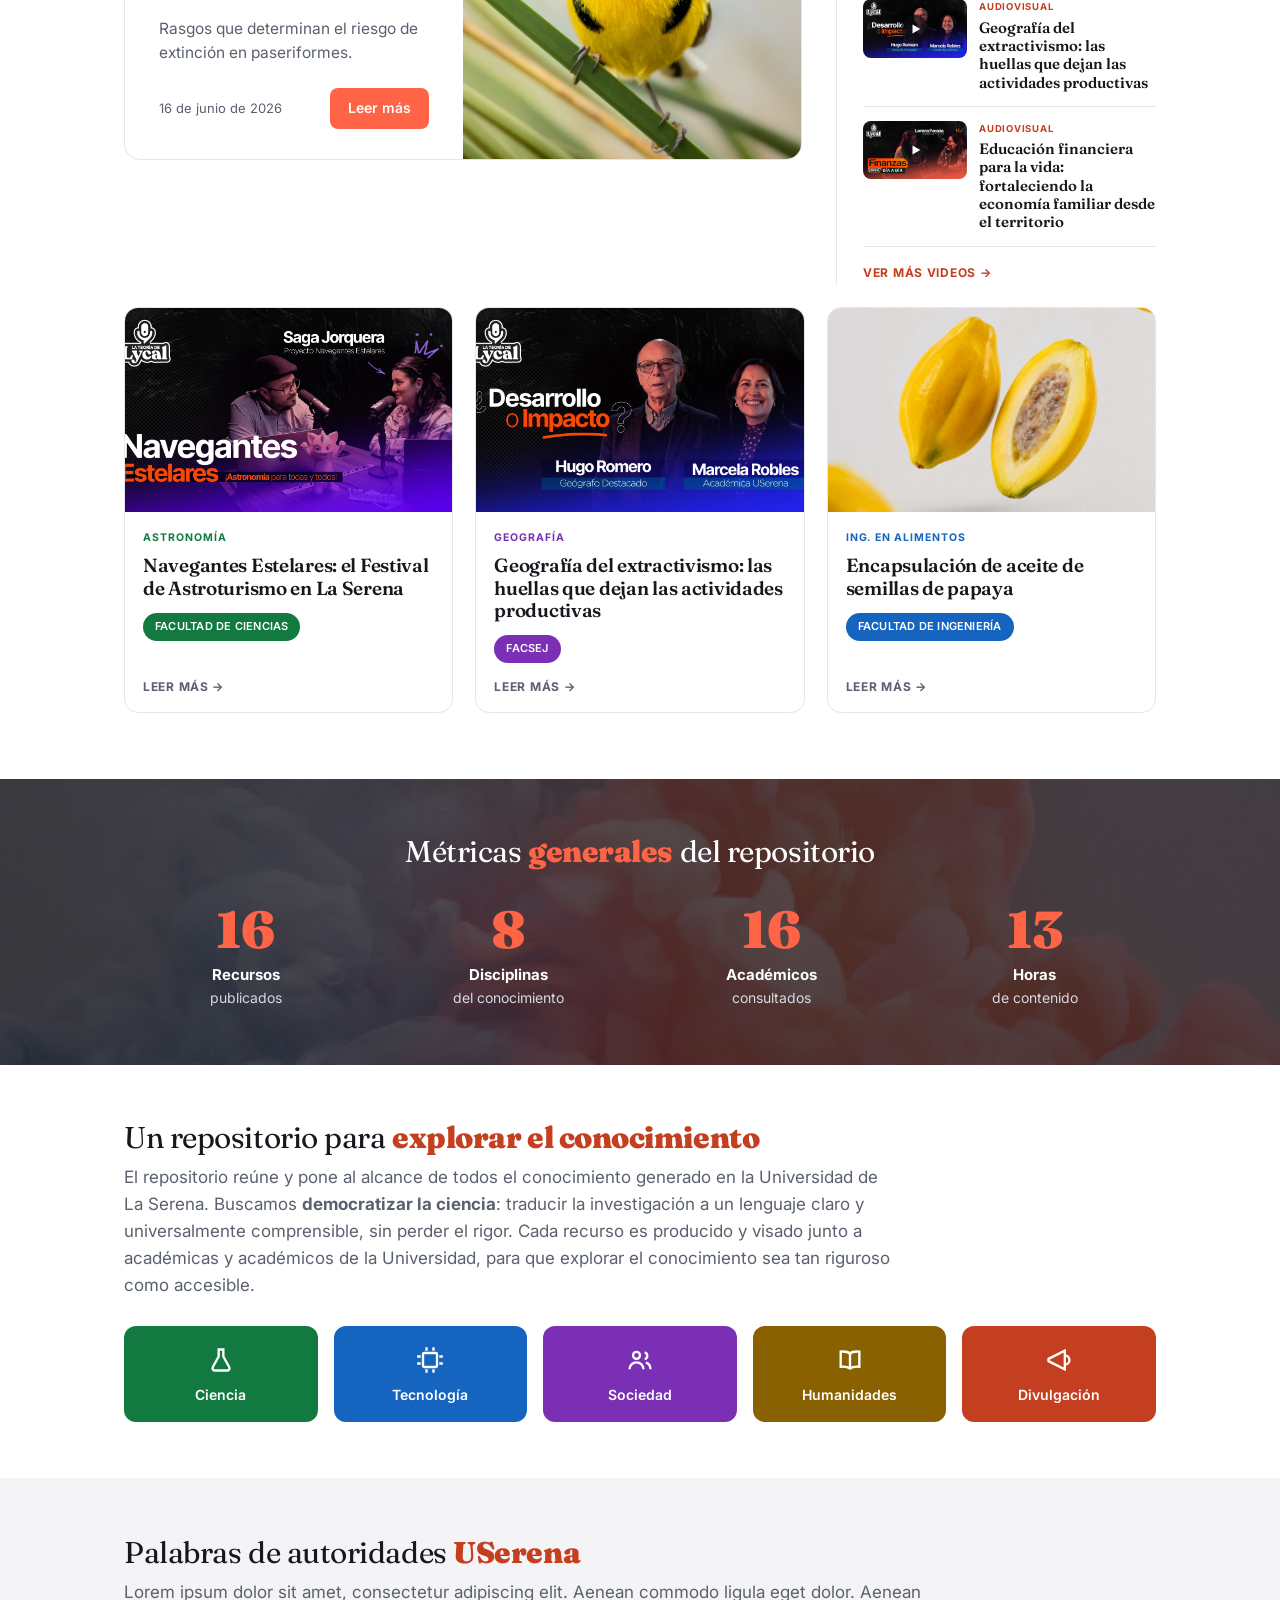
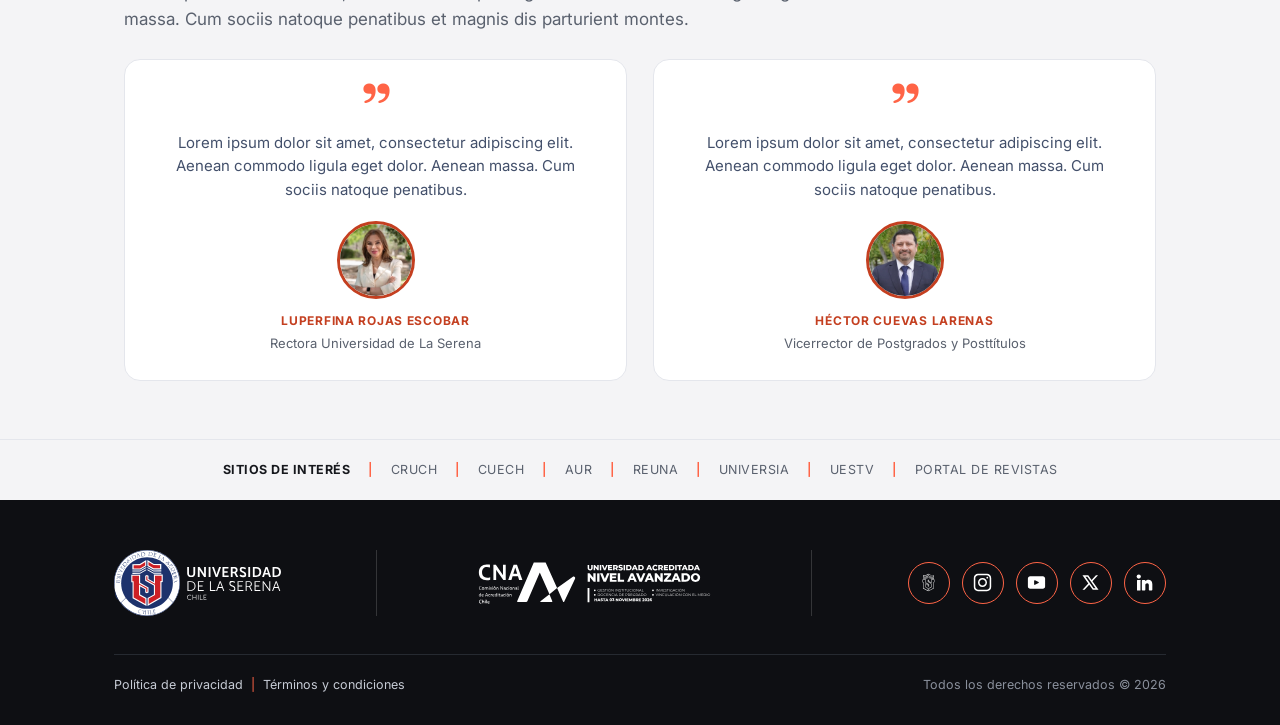
==== commit bd6f23f1: "Métricas y ajustes 13 jul Ajustes en el ítem "últimas publicaciones" levantado solo desde el json si" ====
--- a/index.html
+++ b/index.html
@@ -66,70 +66,17 @@
   <div class="wrap">
     <h2>&Uacute;ltimas <b>publicaciones</b></h2>
     <div class="pub-top">
-    <a class="featured" id="featured" href="repositorio.html">
-      <div class="txt">
-        <div class="chips">
-          <span class="chip solid" style="background:var(--green-t)">Facultad de Ciencias</span>
-          <span class="chip dot" style="color:var(--green-t)">Biolog&iacute;a</span>
-        </div>
-        <h3>Aves cantoras &iquest;Qu&eacute; tan vulnerables son frente al cambio clim&aacute;tico?</h3>
-        <p>Un estudio internacional, con participaci&oacute;n de la Universidad de La Serena, revela qu&eacute; caracter&iacute;sticas determinan el <b>riesgo de extinci&oacute;n</b> de los paseriformes.</p>
-        <div class="foot"><span class="date">30 de junio de 2026</span><span class="btn-more">Leer m&aacute;s</span></div>
-      </div>
-      <div class="img"><img src="assets/img/destacado-ave.webp" alt="Ave paseriforme amarilla y azul posada sobre una hoja."></div>
-    </a>
+    <a class="featured" id="featured" href="repositorio.html"></a>
 
     <aside class="videos" aria-label="&Uacute;ltimos videos">
       <div class="vhead">&Uacute;ltimos <b>videos</b></div>
       <p class="vsub">C&aacute;psulas audiovisuales del canal de YouTube.</p>
-      <div id="videos-list">
-        <!-- Fallback est&aacute;tico; home.js lo reemplaza con las 3 entradas audiovisuales m&aacute;s recientes de data.json -->
-        <a class="vitem" href="repositorio.html?tipo=audiovisual">
-          <span class="vthumb"><img src="assets/img/pub-facsej.webp" alt=""><span class="play"><svg viewBox="0 0 24 24" fill="none"><circle cx="12" cy="12" r="11" fill="rgba(12,14,20,.7)"/><path d="M10 8.4l6.2 3.6-6.2 3.6z" fill="#fff"/></svg></span></span>
-          <span class="vmeta"><span class="veye">Audiovisual</span><span class="vtit">Pluralismo en ecosistemas digitales</span></span>
-        </a>
-        <a class="vitem" href="repositorio.html?tipo=audiovisual">
-          <span class="vthumb"><img src="assets/img/destacado-ave.webp" alt=""><span class="play"><svg viewBox="0 0 24 24" fill="none"><circle cx="12" cy="12" r="11" fill="rgba(12,14,20,.7)"/><path d="M10 8.4l6.2 3.6-6.2 3.6z" fill="#fff"/></svg></span></span>
-          <span class="vmeta"><span class="veye">Audiovisual</span><span class="vtit">Galaxias anilladas colisionales: &iquest;c&oacute;mo detectarlas?</span></span>
-        </a>
-        <a class="vitem" href="repositorio.html?tipo=audiovisual">
-          <span class="vthumb"><img src="assets/img/pub-ingenieria.webp" alt=""><span class="play"><svg viewBox="0 0 24 24" fill="none"><circle cx="12" cy="12" r="11" fill="rgba(12,14,20,.7)"/><path d="M10 8.4l6.2 3.6-6.2 3.6z" fill="#fff"/></svg></span></span>
-          <span class="vmeta"><span class="veye">Audiovisual</span><span class="vtit">Compuestos bioactivos en frutos del norte chico</span></span>
-        </a>
-      </div>
+      <div id="videos-list"></div>
       <a class="vmore" href="repositorio.html?tipo=audiovisual">Ver m&aacute;s videos &rarr;</a>
     </aside>
     </div><!-- /pub-top -->
 
-    <div class="cards3" id="cards3">
-      <a class="pcard" href="repositorio.html">
-        <div class="th"><img src="assets/img/pub-humanidades.webp" alt=""></div>
-        <div class="body">
-          <div class="eye" style="color:var(--yellow-t)">Ped. en Castellano y Filosof&iacute;a</div>
-          <h4>Estudios y an&aacute;lisis del discurso en tesis doctorales</h4>
-          <span class="chip solid" style="background:var(--yellow-t)">Facultad de Humanidades</span>
-          <span class="more">Leer m&aacute;s &rarr;</span>
-        </div>
-      </a>
-      <a class="pcard" href="repositorio.html">
-        <div class="th"><img src="assets/img/pub-ingenieria.webp" alt=""></div>
-        <div class="body">
-          <div class="eye" style="color:var(--blue-t)">Ing. en Alimentos</div>
-          <h4>Encapsulaci&oacute;n de aceite de semillas de papaya</h4>
-          <span class="chip solid" style="background:var(--blue-t)">Facultad de Ingenier&iacute;a</span>
-          <span class="more">Leer m&aacute;s &rarr;</span>
-        </div>
-      </a>
-      <a class="pcard" href="repositorio.html">
-        <div class="th"><img src="assets/img/pub-facsej.webp" alt=""></div>
-        <div class="body">
-          <div class="eye" style="color:var(--purple-t)">Periodismo</div>
-          <h4>Pluralismo en ecosistemas digitales</h4>
-          <span class="chip solid" style="background:var(--purple-t)">FACSEJ</span>
-          <span class="more">Leer m&aacute;s &rarr;</span>
-        </div>
-      </a>
-    </div>
+    <div class="cards3" id="cards3"></div>
   </div>
 </section>
 
@@ -139,10 +86,10 @@
   <div class="in wrap">
     <h2>M&eacute;tricas <b>generales</b> del repositorio</h2>
     <div class="mgrid">
-      <div><div class="mnum" data-to="39" data-pre="">39</div><div class="mlbl"><b>&Aacute;reas</b>acad&eacute;micas</div></div>
-      <div><div class="mnum" data-to="60" data-pre="+">+60</div><div class="mlbl"><b>Recursos</b>publicados</div></div>
-      <div><div class="mnum" data-to="40" data-pre="+">+40</div><div class="mlbl"><b>Acad&eacute;micos</b>consultados</div></div>
-      <div><div class="mnum" data-to="105" data-pre="+">+105</div><div class="mlbl"><b>Dato</b>por levantar</div></div>
+      <div><div class="mnum" data-key="recursos">0</div><div class="mlbl"><b>Recursos</b>publicados</div></div>
+      <div><div class="mnum" data-key="disciplinas">0</div><div class="mlbl"><b>Disciplinas</b>del conocimiento</div></div>
+      <div><div class="mnum" data-key="academicos">0</div><div class="mlbl"><b>Acad&eacute;micos</b>consultados</div></div>
+      <div><div class="mnum" data-key="horas">0</div><div class="mlbl"><b>Horas</b>de contenido</div></div>
     </div>
   </div>
 </section>
@@ -151,7 +98,7 @@
 <section class="prest reveal">
   <div class="wrap">
     <h2>Un repositorio para <b>explorar el conocimiento</b></h2>
-    <p>Descripci&oacute;n de las <b>prestaciones y objetivos del repositorio</b>. Lorem ipsum dolor sit amet, consectetur adipiscing elit. Aenean commodo ligula eget dolor. Aenean massa.</p>
+    <p>El repositorio re&uacute;ne y pone al alcance de todos el conocimiento generado en la Universidad de La Serena. Buscamos <b>democratizar la ciencia</b>: traducir la investigaci&oacute;n a un lenguaje claro y universalmente comprensible, sin perder el rigor. Cada recurso es producido y visado junto a acad&eacute;micas y acad&eacute;micos de la Universidad, para que explorar el conocimiento sea tan riguroso como accesible.</p>
     <div class="tiles">
       <div class="tile" style="background:#127A41"><svg viewBox="0 0 24 24" fill="none" stroke="#fff" stroke-width="2"><path d="M9 3h6M10 3v6l-5 9a2 2 0 0 0 2 3h10a2 2 0 0 0 2-3l-5-9V3"/></svg><span>Ciencia</span></div>
       <div class="tile" style="background:#1565C0"><svg viewBox="0 0 24 24" fill="none" stroke="#fff" stroke-width="2"><rect x="6" y="6" width="12" height="12" rx="1"/><path d="M9 1v3M15 1v3M9 20v3M15 20v3M1 9h3M1 15h3M20 9h3M20 15h3"/></svg><span>Tecnolog&iacute;a</span></div>
@@ -190,7 +137,63 @@
 
 <section class="sitios">
   <div class="in wrap">
-    <b>Sitios de inter&eacute;s</b><span class="sep">|</span><a href="#">CRUCH</a><span class="sep">|</span><a href="#">CUECH</a><span class="sep">|</span><a href="#">AUR</a><span class="sep">|</span><a href="#">REUNA</a><span class="sep">|</span><a href="#">UNIVERSIA</a><span class="sep">|</span><a href="#">UESTV</a><span class="sep">|</span><a href="#">Portal de Revistas</a>
+    <b>Sitios de interés</b>
+
+    <span class="sep">|</span>
+    <a href="https://consejoderectores.cl/"
+       target="_blank"
+       rel="noopener noreferrer"
+       aria-label="Visitar sitio web del Consejo de Rectoras y Rectores de las Universidades Chilenas">
+      CRUCH
+    </a>
+
+    <span class="sep">|</span>
+    <a href="https://www.uestatales.cl/"
+       target="_blank"
+       rel="noopener noreferrer"
+       aria-label="Visitar sitio web del Consorcio de Universidades del Estado de Chile">
+      CUECH
+    </a>
+
+    <span class="sep">|</span>
+    <a href="https://www.auregionales.cl/"
+       target="_blank"
+       rel="noopener noreferrer"
+       aria-label="Visitar sitio web de la Agrupación de Universidades Regionales">
+      AUR
+    </a>
+
+    <span class="sep">|</span>
+    <a href="https://www.reuna.cl/"
+       target="_blank"
+       rel="noopener noreferrer"
+       aria-label="Visitar sitio web de REUNA">
+      REUNA
+    </a>
+
+    <span class="sep">|</span>
+    <a href="https://www.universia.net/cl/home.html"
+       target="_blank"
+       rel="noopener noreferrer"
+       aria-label="Visitar sitio web de Universia Chile">
+      UNIVERSIA
+    </a>
+
+    <span class="sep">|</span>
+    <a href="https://www.uestv.cl/"
+       target="_blank"
+       rel="noopener noreferrer"
+       aria-label="Visitar sitio web de UESTV">
+      UESTV
+    </a>
+
+    <span class="sep">|</span>
+    <a href="https://revistas.userena.cl/"
+       target="_blank"
+       rel="noopener noreferrer"
+       aria-label="Visitar el Portal de Revistas de la Universidad de La Serena">
+      Portal de Revistas
+    </a>
   </div>
 </section>
 <footer class="footer">
@@ -198,7 +201,7 @@
     <div class="foot-main">
       <a class="flogo us" href="https://userena.cl/" target="_blank" rel="noopener" aria-label="Universidad de La Serena"><img src="assets/svg/logo-userena.svg" alt="Universidad de La Serena"></a>
       <span class="fdiv"></span>
-      <a class="flogo cna" href="#" aria-label="Acreditaci&oacute;n CNA"><img src="assets/svg/logo-cna.svg" alt="Universidad acreditada &mdash; CNA Chile"></a>
+      <a class="flogo cna" href="http://www.saca.cnachile.cl/public/assets/institucional/DocumentosProcesosAcreditacion/INST-00053-05-00/NOTIFICACI%C3%93N%20DECISI%C3%93N//ULS-INST-00053-05-RESD-3.pdf" target="_blank" rel="noopener" aria-label="Acreditaci&oacute;n CNA"><img src="assets/svg/logo-cna.svg" alt="Universidad acreditada &mdash; CNA Chile"></a>
       <span class="fdiv"></span>
       <div class="foot-social">
         <a href="https://userena.cl/" target="_blank" rel="noopener" aria-label="Universidad de La Serena"><svg xmlns="http://www.w3.org/2000/svg" version="1.1" viewBox="0 0 130 130"> <defs> <style> .iust0 { fill: currentColor; fill-rule: evenodd; } </style> </defs> <path class="iust0" d="M46.4,15.1l-18.9.3v13.9h20.5c0-.1,15.1-9.1,15.1-9.1V5l-16.7,10.1ZM60.3,18.6l-13.1,7.8h-16.9c0,0,0-8.1,0-8.1l16.9-.3,13.1-7.9v8.5Z"/> <polygon class="iust0" points="27.5 35.5 47.2 35.4 63.2 26.4 63.2 23.5 47.2 32.6 27.5 32.7 27.5 35.5"/> <polygon class="iust0" points="27.5 41.7 47.2 41.6 63.2 32.6 63.2 29.7 47.2 38.8 27.5 38.9 27.5 41.7"/> <path class="iust0" d="M47.4,65.8v-20.9h-22.8v19.6h3.3s0,40.7,0,40.7l35.7,19.9v-20.3s-16.2-9-16.2-9v-20.6l12.9,7.2v8.1l4.3,2.2,4.3-2.3v-12.7l-21.4-12ZM66,88.7l-1.4.8-1.4-.7v-8.1l-18.6-10.4v27.1l16.2,9v13.7s-30-16.7-30-16.7v-41.9h-3.3s0-13.7,0-13.7h3.3s13.8,0,13.8,0v19.7l21.4,12v9.3Z"/> <path class="iust0" d="M82.6,44.7v18.9l-13.8-7.7v-8.1l-4.3-2.2-4.3,2.3v12.7l22.3,12.4v22.6l-16.2,9.1v20.3s35.7-20.3,35.7-20.3v-40.7h3.3v-19.5h-22.8ZM102.5,61.1h-3.3v41.9l-30,17.1v-13.7s16.2-9.1,16.2-9.1v-25.6l-.5-.6-21.8-12.2v-9.3l1.4-.8,1.4.7v8.1l19.5,10.8v-20.9h13.8c0,0,3.3,0,3.3,0v13.7Z"/> <path class="iust0" d="M82.7,14.9l-16.7-9.9v15.2l15.1,8.8h21.4v-14h-19.8ZM99.6,20.3v5.8h-17.8c0,0-13.1-7.5-13.1-7.5v-8.5l13.1,7.8h17.8v2.5Z"/> <polygon class="iust0" points="102.5 35.1 81.9 35.2 66 26.4 66 23.5 81.9 32.4 102.5 32.3 102.5 35.1"/> <polygon class="iust0" points="102.5 41.3 81.9 41.4 66 32.5 66 29.7 81.9 38.6 102.5 38.4 102.5 41.3"/> </svg></a>
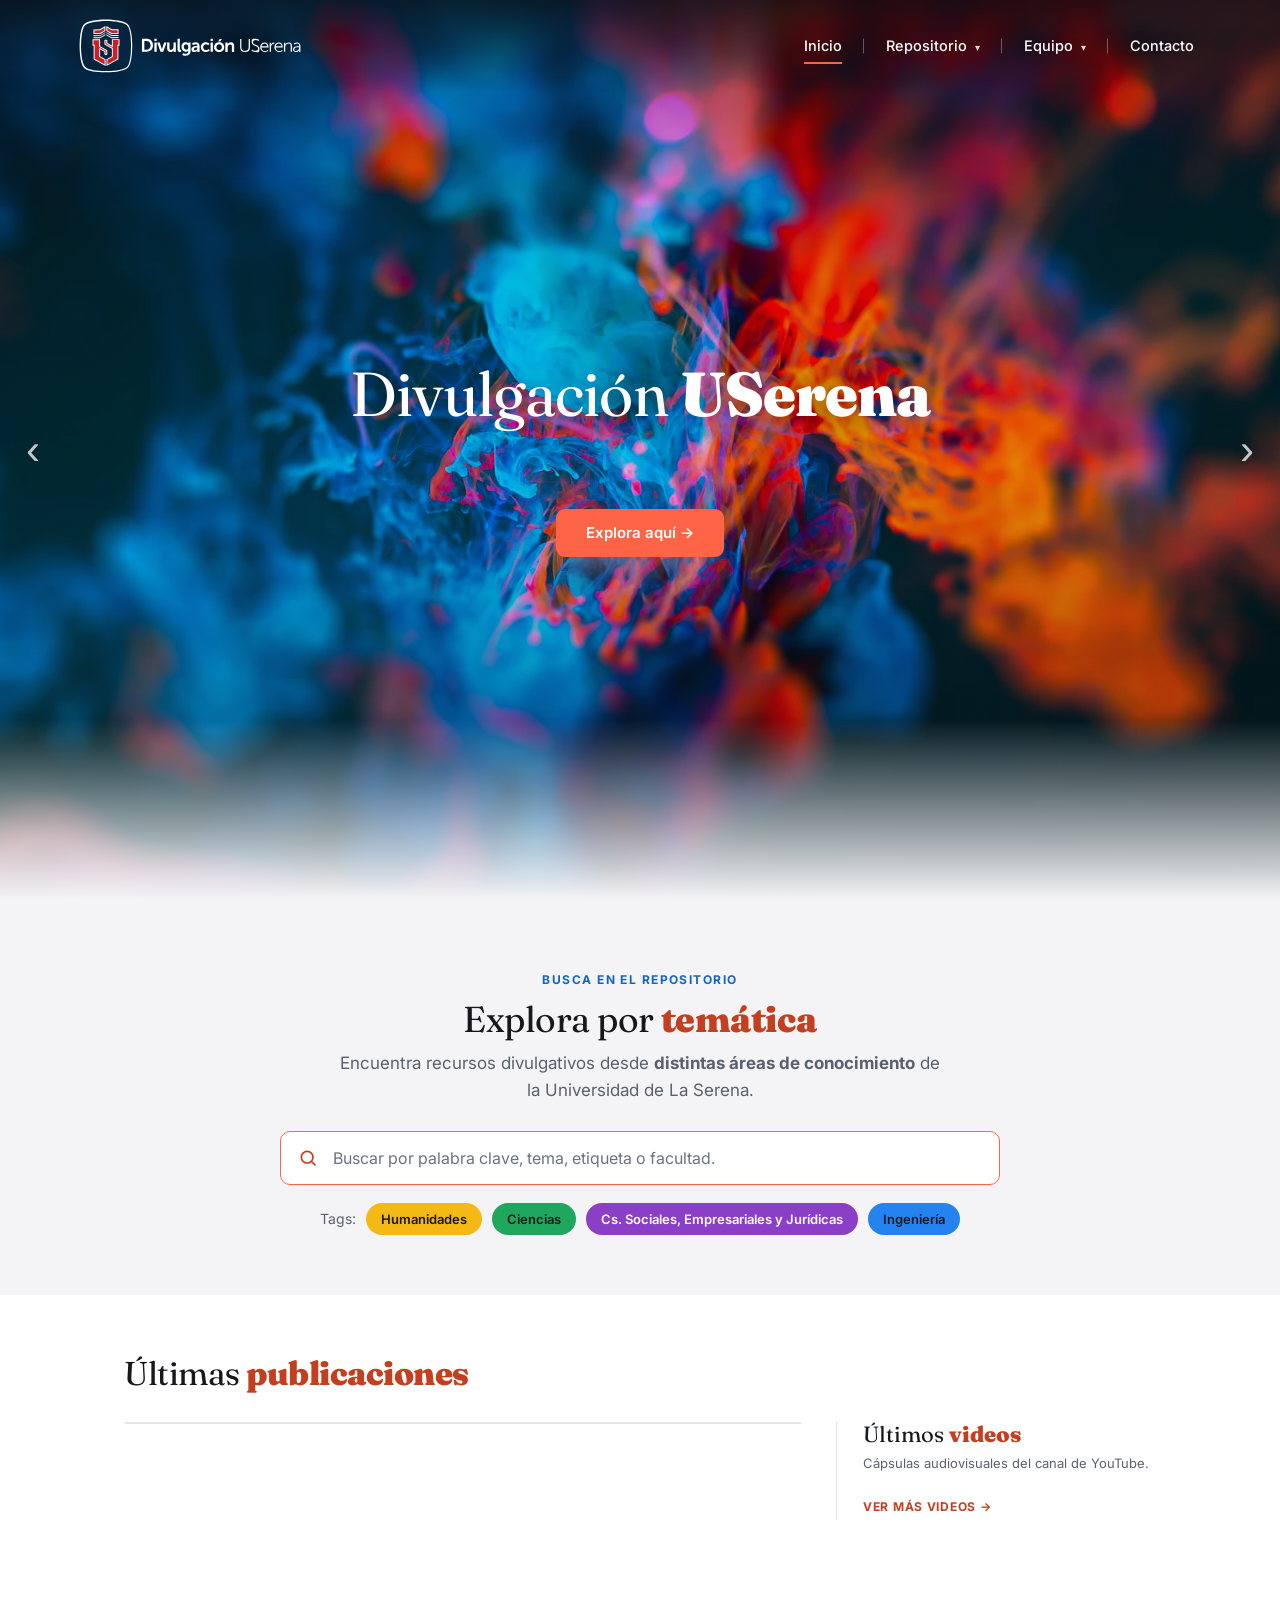
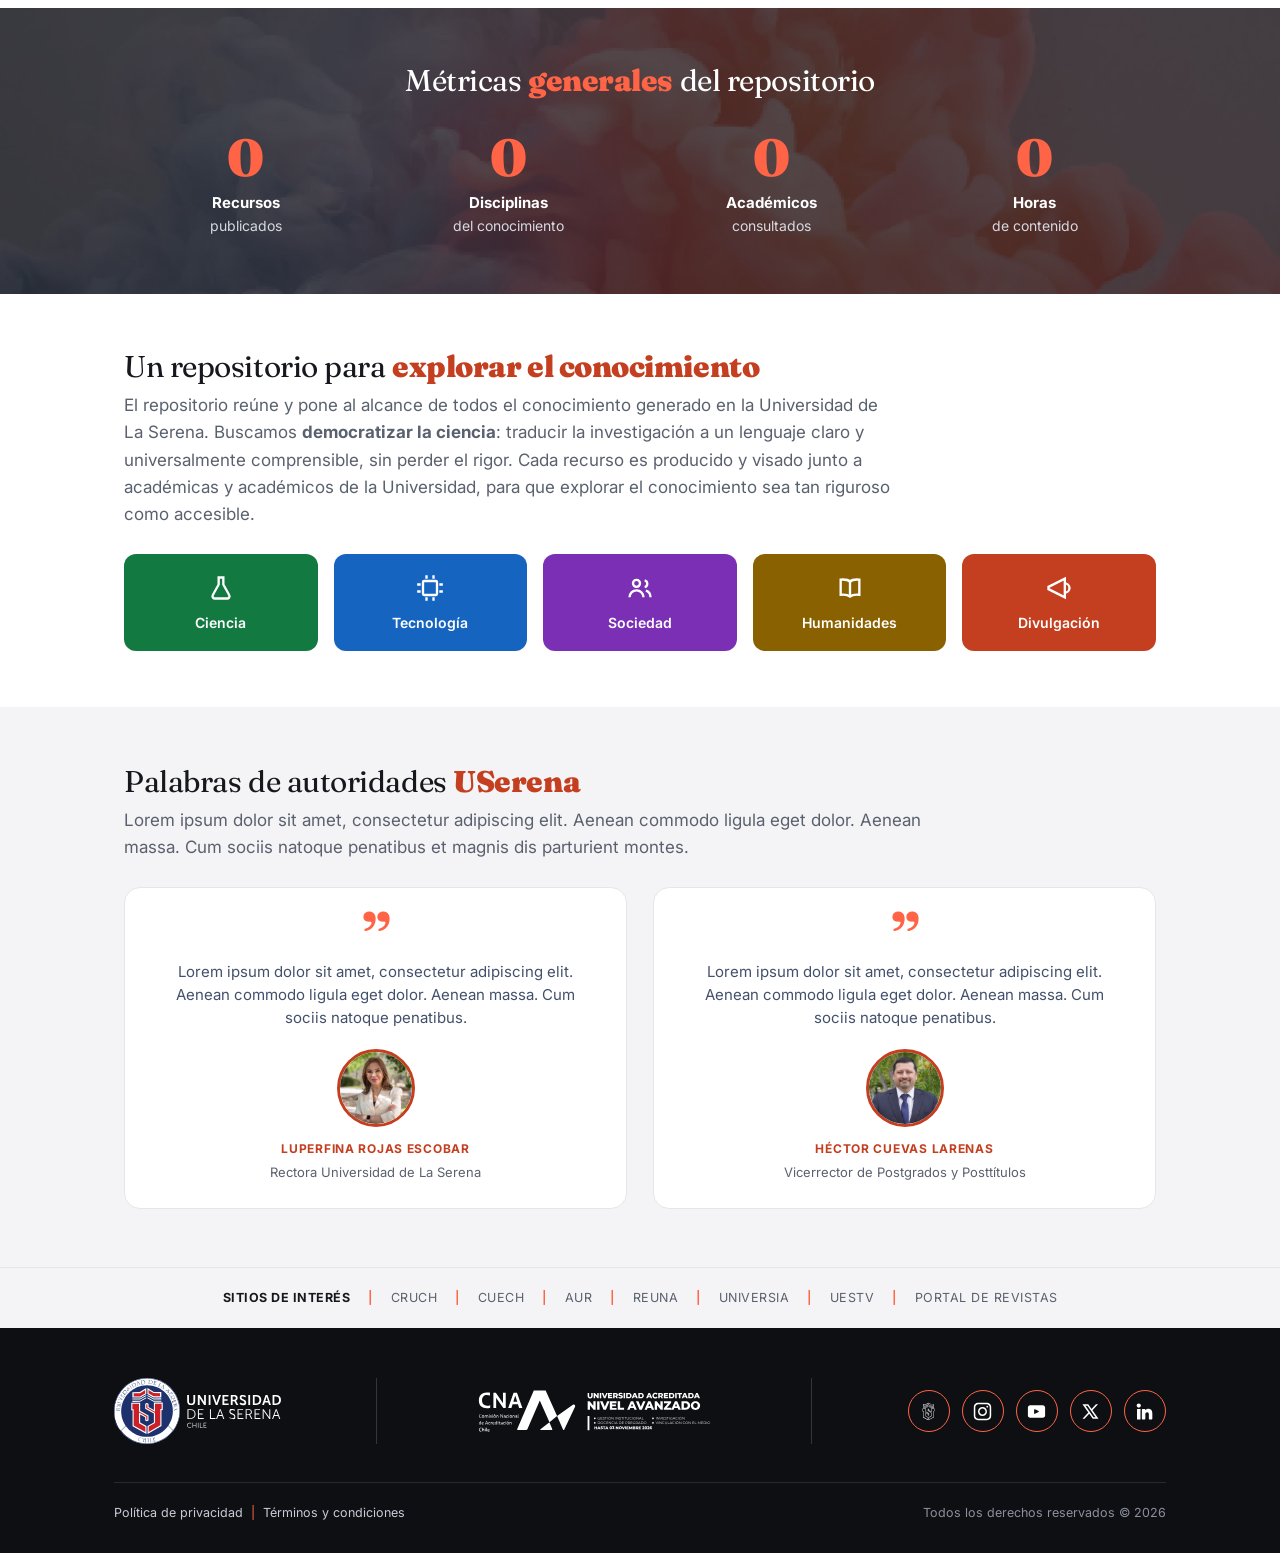
==== commit 5d7e000d: "Unificación de 4 Areas" ====
--- a/index.html
+++ b/index.html
@@ -219,7 +219,8 @@
   </div>
 </footer>
 
+<script src="assets/js/areas.js"></script>
 <script src="assets/js/nav.js"></script>
-<script src="assets/js/home.js"></script>
+<script src="assets/js/entry.js"></script>
 </body>
 </html>
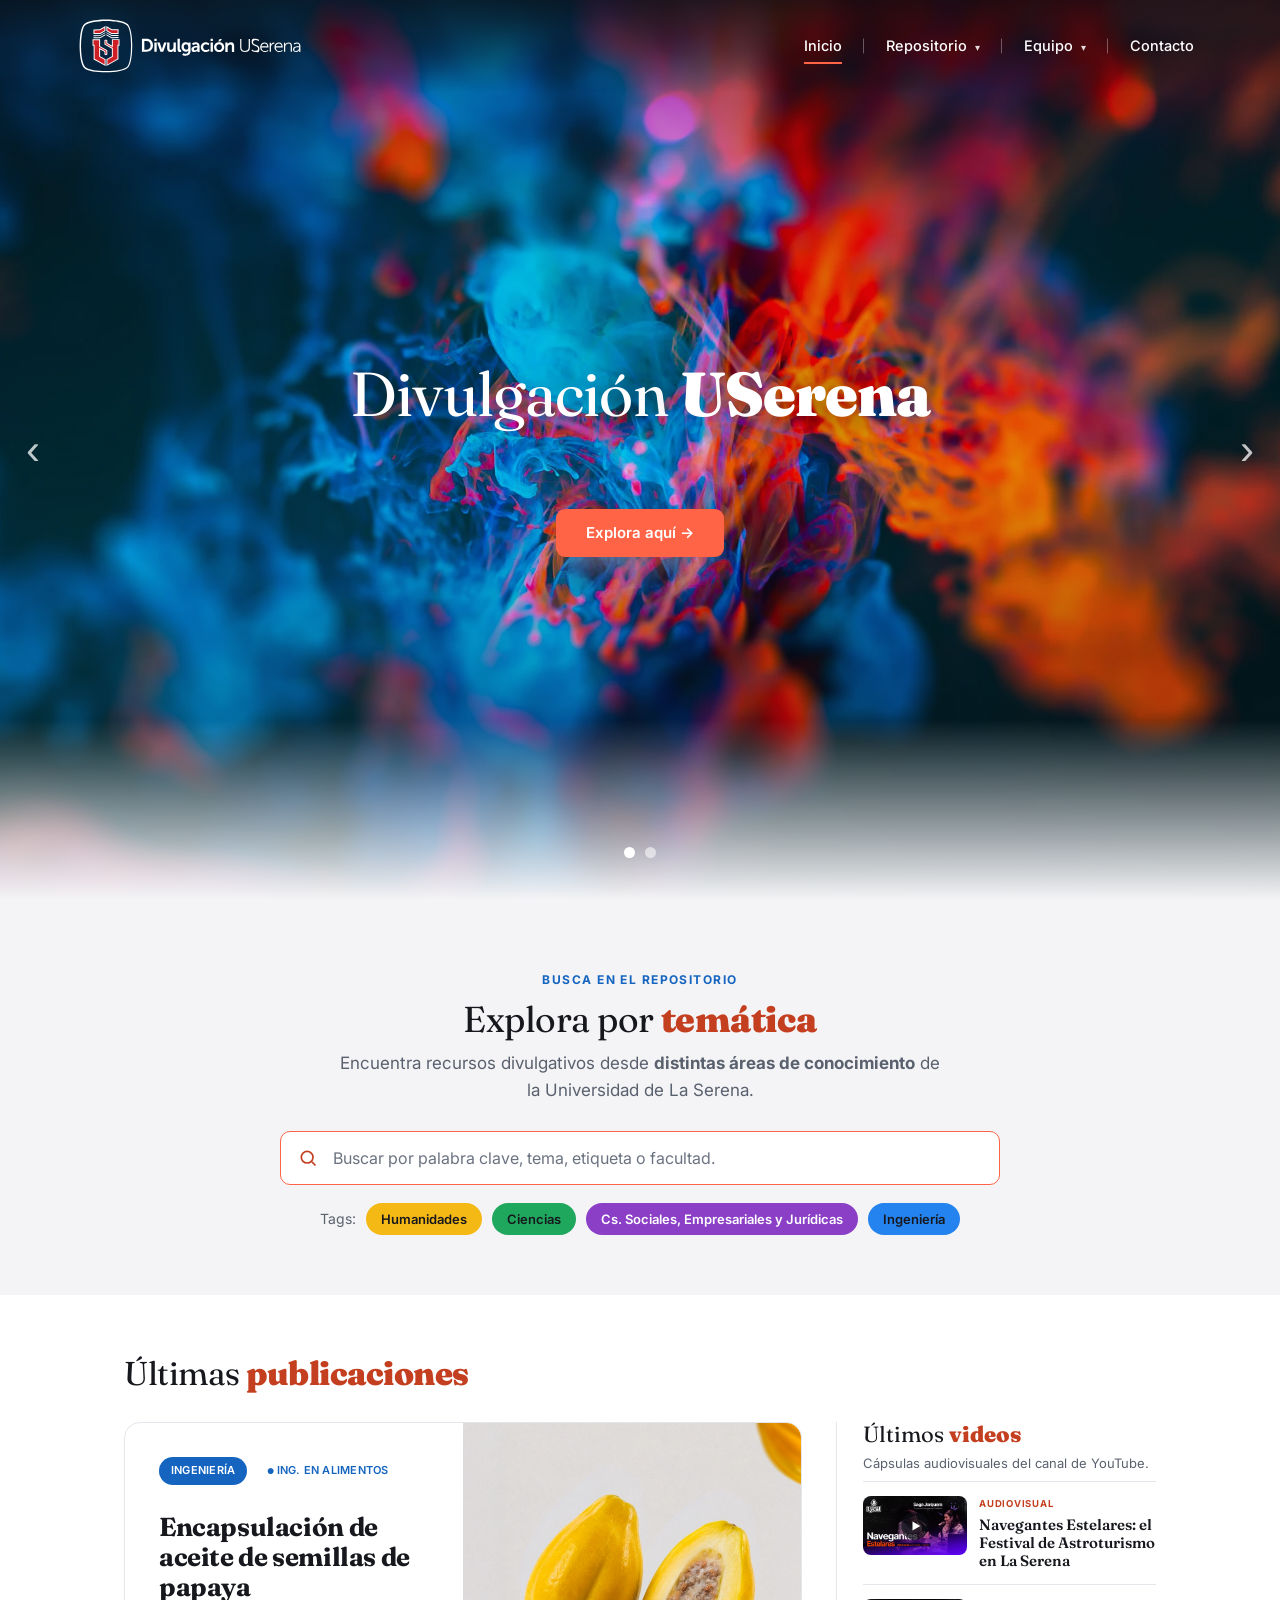
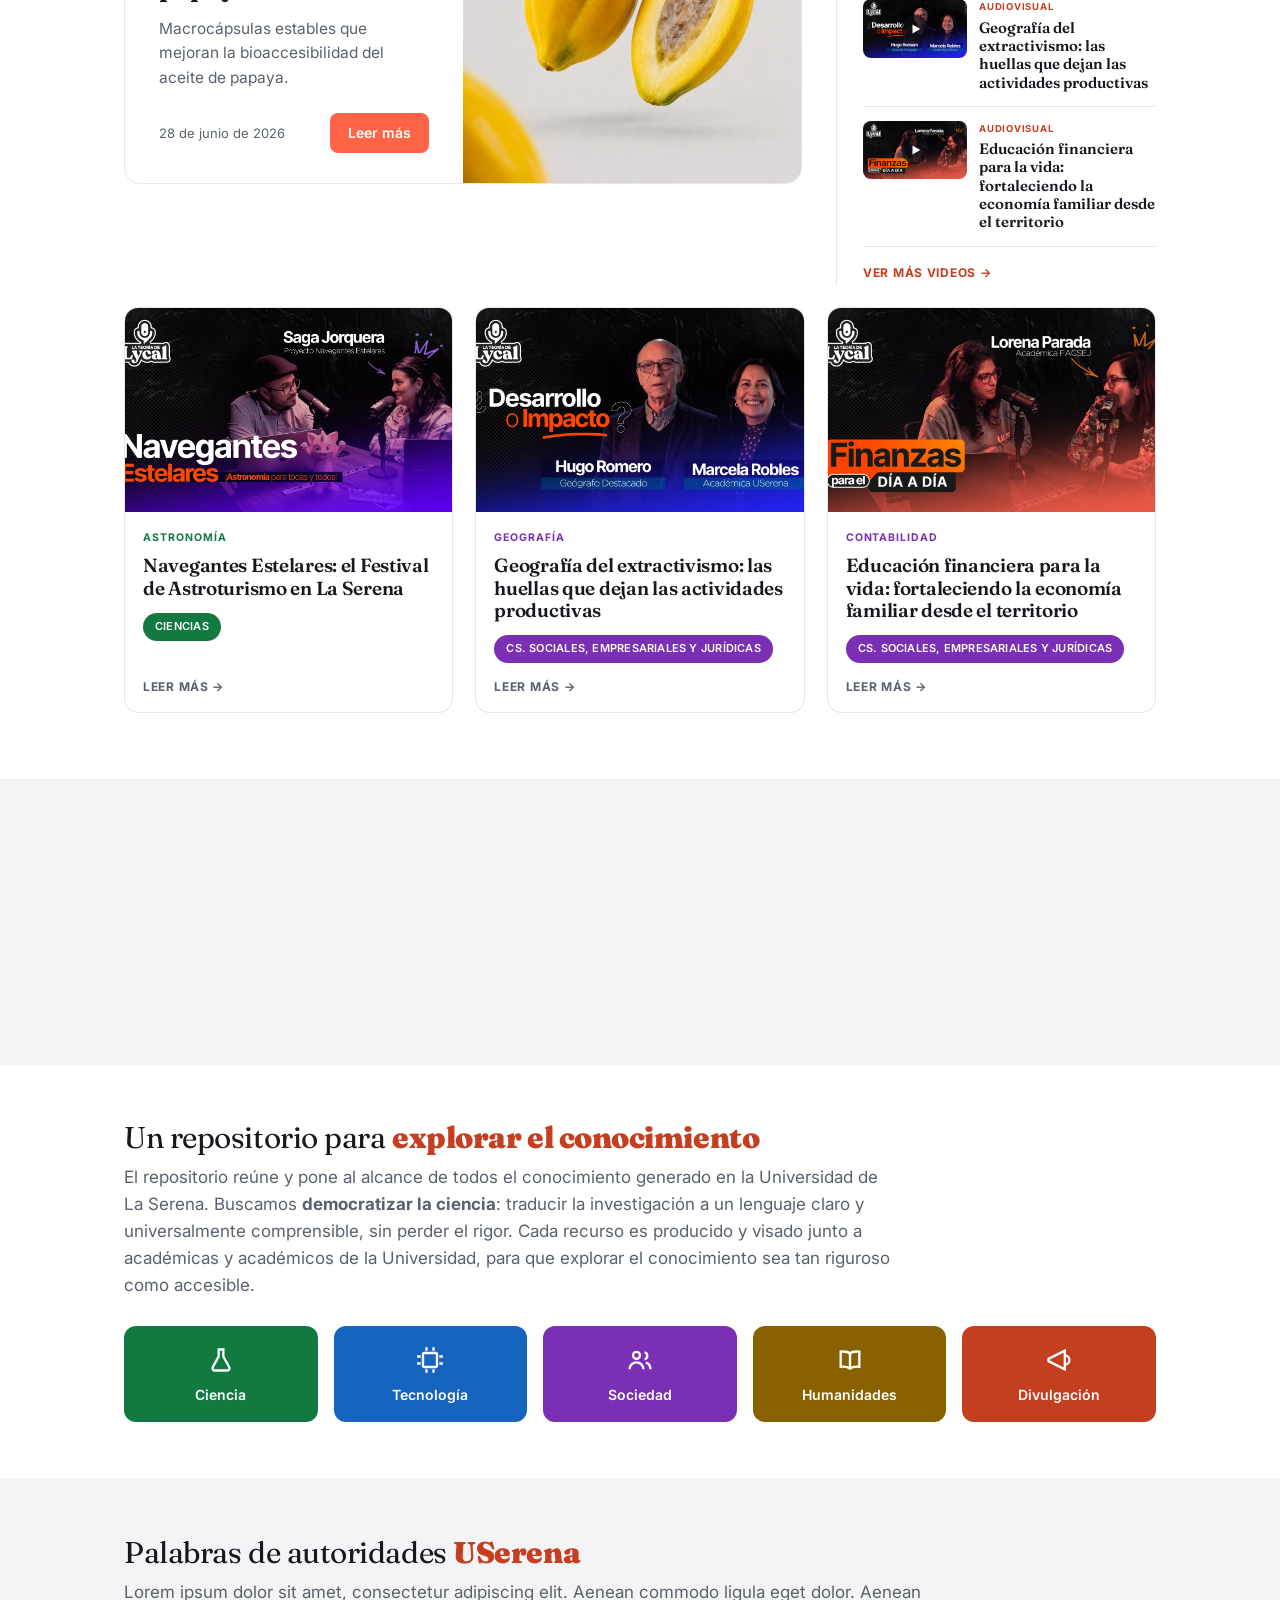
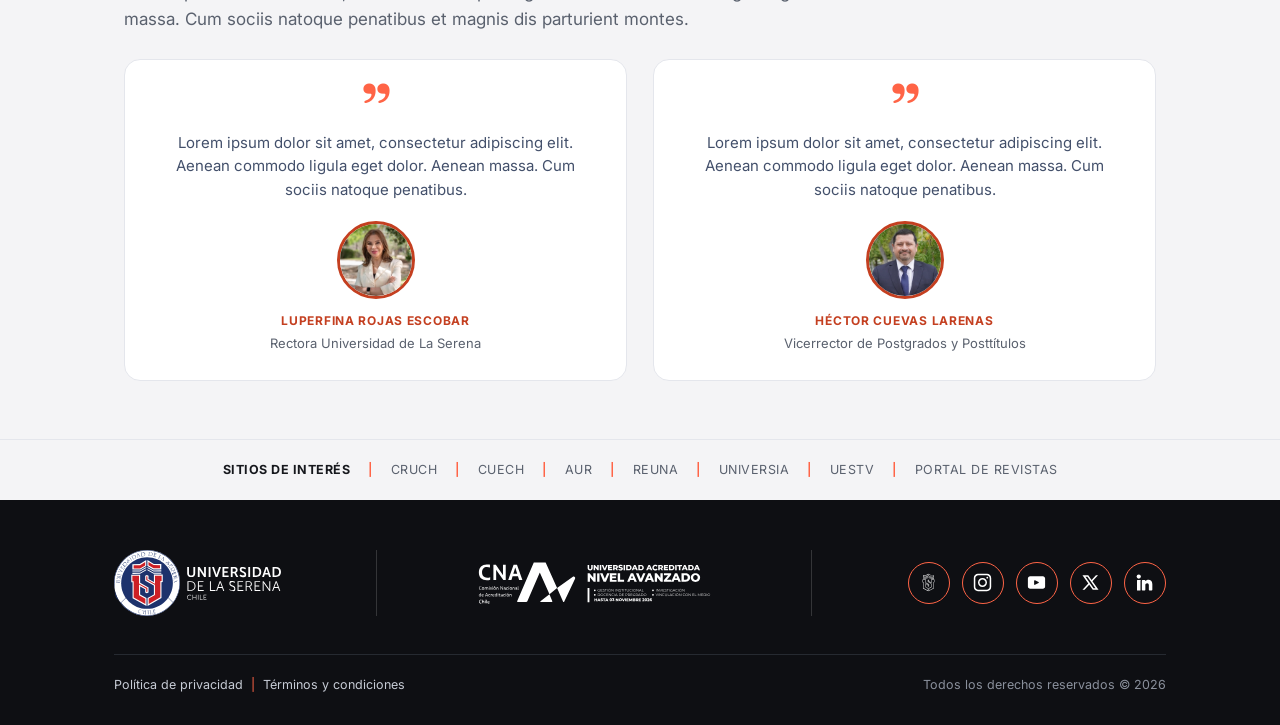
==== commit ed866857: "Ajuste bug de renderizado los assets en javascript estaban mal implementados en html. ahora está cor" ====
--- a/index.html
+++ b/index.html
@@ -221,6 +221,6 @@
 
 <script src="assets/js/areas.js"></script>
 <script src="assets/js/nav.js"></script>
-<script src="assets/js/entry.js"></script>
+<script src="assets/js/home.js"></script>
 </body>
 </html>
